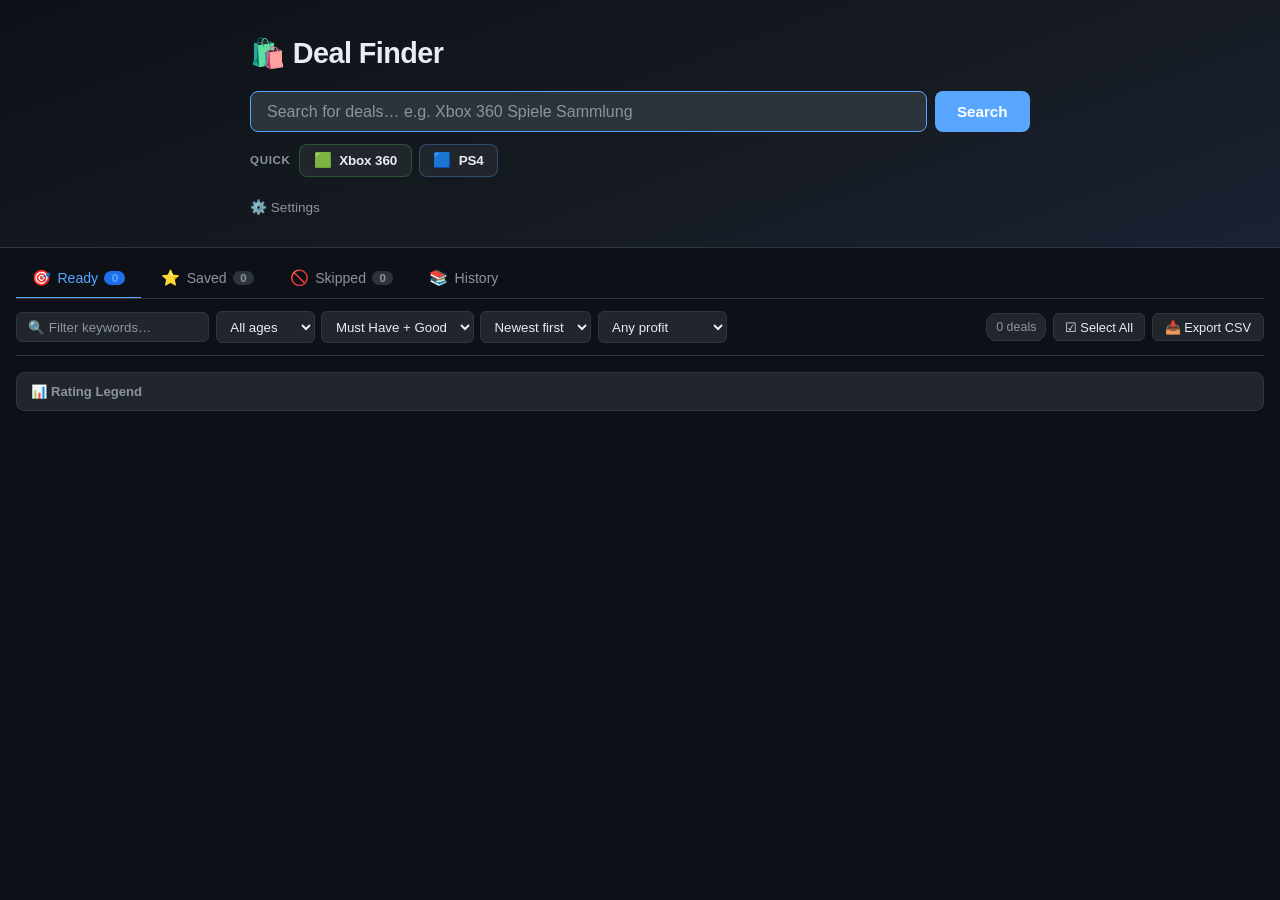
==== templates/index.html @ b1a5c4ae "Enhanced CSV + profit filter + game count badge + marketplace list + mobile fixes" ====
<!DOCTYPE html>
<html lang="en">
<head>
    <meta charset="UTF-8">
    <meta name="viewport" content="width=device-width, initial-scale=1.0">
    <title>eBay Deal Finder</title>
    <link rel="stylesheet" href="/static/style.css?v=5">
</head>
<body>
    <!-- Hero / Search bar -->
    <header class="hero">
        <div class="hero-inner">
            <h1>🛍️ Deal Finder</h1>
            <div class="search-container">
                <form id="searchForm">
                    <input type="text" id="searchQuery" placeholder="Search for deals… e.g. Xbox 360 Spiele Sammlung" autocomplete="off" required />
                    <button type="submit" id="searchBtn" class="btn-search">
                        <span class="spinner-border d-none" role="status" aria-hidden="true"></span>
                        <span class="btn-text">Search</span>
                    </button>
                </form>
                <div class="quick-searches" id="quickSearches" role="group" aria-label="Quick searches">
                    <span class="quick-searches-label">Quick</span>
                    <button type="button" class="quick-chip quick-chip--xbox" data-queries="Xbox 360 Spiele Sammlung Konvolut,Xbox 360 Spielesammlung Konvolut,Xbox 360 Spiele Konvolut">
                        <span class="quick-chip-icon" aria-hidden="true">🟩</span>
                        <span class="quick-chip-text">
                            <span class="quick-chip-title">Xbox 360</span>
                            <span class="quick-chip-sub">Spielesammlung · Konvolut</span>
                        </span>
                    </button>
                    <button type="button" class="quick-chip quick-chip--ps" data-queries="PS4 Spiele Sammlung Konvolut,PS4 Spielesammlung Konvolut,PS4 Spiele Konvolut">
                        <span class="quick-chip-icon" aria-hidden="true">🟦</span>
                        <span class="quick-chip-text">
                            <span class="quick-chip-title">PS4</span>
                            <span class="quick-chip-sub">Spielesammlung · Konvolut</span>
                        </span>
                    </button>
                </div>
            </div>
            <!-- Settings panel (collapsible) -->
            <details class="settings-details" id="settingsDetails">
                <summary class="settings-summary">⚙️ Settings</summary>
                <div class="settings-panel">
                    <div class="settings-row">
                        <button id="aiToggleBtn" class="btn-ai-toggle" aria-pressed="true" title="Toggle AI evaluation on or off">
                            <span class="ai-toggle-icon">✨</span>
                            <span class="ai-toggle-label">AI: ON</span>
                        </button>
                    </div>
                    <div class="settings-row" id="modelRow">
                        <label for="geminiModelInput" class="settings-label">🤖 Model</label>
                        <input type="text" id="geminiModelInput" class="settings-input" placeholder="e.g. gemini-2.0-flash-lite" autocomplete="off" spellcheck="false" />
                        <button id="saveModelBtn" class="btn-save-model">Save</button>
                    </div>
                    <div class="settings-row">
                        <label for="dataSourceSelect" class="settings-label">🔌 Data Source</label>
                        <select id="dataSourceSelect" class="settings-select" title="Choose between the official eBay API and legacy HTML scraping">
                            <option value="auto">Auto (API if configured, else Scraper)</option>
                            <option value="api">eBay Official API</option>
                            <option value="scraper">Legacy Scraper</option>
                        </select>
                        <span id="dataSourceStatus" class="data-source-status"></span>
                    </div>
                    <div id="modelStatus" class="model-status"></div>
                </div>
            </details>
        </div>
    </header>

    <main class="main">
        <!-- Pipeline tabs -->
        <nav class="pipeline-nav" id="pipelineNav">
            <button class="pipeline-tab active" data-pipeline="ready" id="tab-ready">
                <span class="tab-icon">🎯</span> Ready
                <span class="tab-badge" id="badge-ready">0</span>
            </button>
            <button class="pipeline-tab" data-pipeline="saved" id="tab-saved">
                <span class="tab-icon">⭐</span> Saved
                <span class="tab-badge" id="badge-saved">0</span>
            </button>
            <button class="pipeline-tab" data-pipeline="skipped" id="tab-skipped">
                <span class="tab-icon">🚫</span> Skipped
                <span class="tab-badge" id="badge-skipped">0</span>
            </button>
            <button class="pipeline-tab" data-pipeline="history" id="tab-history">
                <span class="tab-icon">📚</span> History
            </button>
        </nav>

        <!-- Active search pipeline bar (shown during search) -->
        <div id="activePipelineBar" class="active-pipeline-bar d-none">
            <div class="active-pipeline-info">
                <span class="active-pipeline-label" id="progressLabel">🔍 Searching…</span>
                <span class="active-pipeline-pct" id="progressPct">0%</span>
            </div>
            <div class="active-pipeline-track">
                <div class="active-pipeline-fill" id="progressBarFill"></div>
            </div>
            <button id="cancelSearchBtn" class="btn-cancel-search" title="Cancel search">⏹ Cancel</button>
        </div>

        <!-- Error banner -->
        <div id="errorContainer" class="alert alert-danger d-none"></div>

        <!-- AI warning banner -->
        <div id="aiWarningContainer" class="alert alert-warning d-none"></div>

        <!-- Filters bar (shown in ready/saved/skipped views) -->
        <div id="filtersBar" class="filters-bar">
            <div class="filters-left">
                <input type="text" id="keywordFilter" placeholder="🔍 Filter keywords…" class="filter-input" autocomplete="off">
                <select id="ageFilterSelect" class="filter-select" title="Hide deals older than selected number of days">
                    <option value="0">All ages</option>
                    <option value="7">≤ 7 days</option>
                    <option value="14">≤ 14 days</option>
                    <option value="30">≤ 30 days</option>
                    <option value="90">≤ 90 days</option>
                </select>
                <select id="ratingFilter" class="filter-select" title="Filter by AI rating">
                    <option value="must_have_good" selected>Must Have + Good</option>
                    <option value="">All ratings</option>
                    <option value="must have">Must Have</option>
                    <option value="good">Good</option>
                    <option value="okay">Okay</option>
                    <option value="avoid">Avoid</option>
                    <option value="garbage">Garbage</option>
                </select>
                <select id="sortOrderSelect" class="filter-select" title="Sort deals by listing date">
                    <option value="newest">Newest first</option>
                    <option value="oldest">Oldest first</option>
                </select>
                <select id="minProfitFilter" class="filter-select" title="Only show deals with minimum estimated profit">
                    <option value="0">Any profit</option>
                    <option value="10">Min €10 profit</option>
                    <option value="25">Min €25 profit</option>
                    <option value="50">Min €50 profit</option>
                    <option value="100">Min €100 profit</option>
                </select>
            </div>
            <div class="filters-right">
                <span id="dealCountBadge" class="deal-count-badge">0 deals</span>
                <span id="dataSourceBadge" class="data-source-badge d-none"></span>
                <button id="selectAllBtn" class="btn-filter-action" title="Select all visible deals">☑ Select All</button>
                <div id="batchActions" class="batch-actions d-none">
                    <span id="selectedCount" class="selected-count">0 selected</span>
                    <button id="batchSaveBtn" class="btn-batch-save">⭐ Save</button>
                    <button id="batchSkipBtn" class="btn-batch-skip">🚫 Skip</button>
                    <button id="clearSelectionBtn" class="btn-clear-selection">✕ Clear</button>
                </div>
                <button id="exportBtn" class="btn-export">📥 Export CSV</button>
            </div>
        </div>

        <!-- Rating legend -->
        <details class="rating-legend" id="ratingLegend">
            <summary class="rating-legend-summary">📊 Rating Legend</summary>
            <div class="rating-legend-body">
                <div class="rating-legend-item">
                    <span class="ai-badge badge-must-buy">Must Have</span>
                    <span class="rating-legend-desc">Amazing deal — exceptional resale profit potential.</span>
                </div>
                <div class="rating-legend-item">
                    <span class="ai-badge badge-good">Good</span>
                    <span class="rating-legend-desc">Good profits — strong flip worth acting on.</span>
                </div>
                <div class="rating-legend-item">
                    <span class="ai-badge badge-okay">Okay</span>
                    <span class="rating-legend-desc">Decent profits — worth considering.</span>
                </div>
                <div class="rating-legend-item">
                    <span class="ai-badge badge-avoid">Avoid</span>
                    <span class="rating-legend-desc">Unprofitable — not worth buying for resale.</span>
                </div>
                <div class="rating-legend-item">
                    <span class="ai-badge badge-garbage">Garbage</span>
                    <span class="rating-legend-desc">Worthless — broken, untested, empty cases, demos, or shovelware.</span>
                </div>
                <p class="rating-legend-note">Ratings combine Gemini AI analysis with deterministic anti-scam / junk rules and live eBay market data.</p>
            </div>
        </details>

        <!-- Empty state -->
        <div id="emptyState" class="empty-state d-none">
            <p>😕 No deals found. Try a different search term or adjust your filters.</p>
        </div>

        <!-- Deals grid (ready / saved / skipped views) -->
        <div id="dealsGrid" class="deals-grid"></div>

        <!-- History view -->
        <div id="historyView" class="history-view d-none">
            <div class="history-toolbar">
                <input type="text" id="historySearch" class="filter-input" placeholder="🔍 Search history…" autocomplete="off">
                <span id="historyCountBadge" class="deal-count-badge">0 searches</span>
            </div>
            <div id="historyList" class="history-list"></div>
        </div>

    </main>

    <script src="/static/app.js?v=5"></script>
</body>
</html>
---- static/style.css ----
/* eBay Deal Finder – Dark JobOps Theme */

/* ── Variables ──────────────────────────────────────────────────────────── */
:root {
    --bg:        #0d1117;
    --surface:   #161b22;
    --surface2:  #21262d;
    --surface3:  #2d333b;
    --border:    #30363d;
    --border2:   #3d444d;
    --text:      #e6edf3;
    --muted:     #8b949e;
    --accent:    #58a6ff;
    --accent-dim:#1f6feb;
    --blue-dim:  #0d2c5e;
    --green:     #3fb950;
    --green-dim: #196c2e;
    --yellow:    #e3b341;
    --yellow-dim:#7d4e00;
    --red:       #f85149;
    --red-dim:   #7d2020;
    --purple:    #bc8cff;
    --purple-dim:#553098;
    --radius:    8px;
    --radius-lg: 12px;
    --shadow:    0 4px 16px rgba(0,0,0,0.4);
}

/* ── Reset & Base ───────────────────────────────────────────────────────── */
*, *::before, *::after { box-sizing: border-box; margin: 0; padding: 0; }

html { scroll-behavior: smooth; }

body {
    font-family: -apple-system, BlinkMacSystemFont, 'Segoe UI', 'Noto Sans', Helvetica, Arial, sans-serif;
    background: var(--bg);
    color: var(--text);
    min-height: 100vh;
    font-size: 14px;
    line-height: 1.5;
}

a { color: var(--accent); text-decoration: none; }
a:hover { text-decoration: underline; }

/* ── Utility ────────────────────────────────────────────────────────────── */
.d-none { display: none !important; }

/* ── Spinner ────────────────────────────────────────────────────────────── */
.spinner-border {
    display: inline-block;
    width: 0.9rem;
    height: 0.9rem;
    border: 2px solid rgba(255,255,255,0.3);
    border-top-color: #fff;
    border-radius: 50%;
    animation: spin 0.65s linear infinite;
    vertical-align: middle;
}

@keyframes spin { to { transform: rotate(360deg); } }

/* ── Hero ───────────────────────────────────────────────────────────────── */
.hero {
    background: linear-gradient(160deg, #0d1117 0%, #161b22 60%, #1a2233 100%);
    border-bottom: 1px solid var(--border);
    padding: 2rem 1rem 1.5rem;
}

.hero-inner {
    max-width: 780px;
    margin: 0 auto;
}

.hero h1 {
    font-size: 1.8rem;
    font-weight: 700;
    color: var(--text);
    margin-bottom: 1rem;
    letter-spacing: -0.02em;
}

/* ── Search container ───────────────────────────────────────────────────── */
.search-container form {
    display: flex;
    gap: 0.5rem;
}

.search-container input {
    flex: 1;
    padding: 0.65rem 1rem;
    background: var(--surface2);
    border: 1px solid var(--border);
    border-radius: var(--radius);
    color: var(--text);
    font-size: 1rem;
    outline: none;
    transition: border-color 0.2s;
}

.search-container input:focus {
    border-color: var(--accent);
    background: var(--surface3);
}

.search-container input::placeholder { color: var(--muted); }

.btn-search {
    background: var(--accent);
    color: #fff;
    border: none;
    border-radius: var(--radius);
    padding: 0.65rem 1.4rem;
    font-size: 0.95rem;
    font-weight: 600;
    cursor: pointer;
    display: flex;
    align-items: center;
    gap: 0.4rem;
    transition: background 0.2s, opacity 0.2s;
    white-space: nowrap;
}

.btn-search:hover { background: #79b8ff; }
.btn-search:disabled { opacity: 0.55; cursor: not-allowed; }

.quick-searches {
    margin-top: 0.75rem;
    display: flex;
    flex-wrap: wrap;
    align-items: center;
    gap: 0.45rem;
}

.quick-searches-label {
    color: var(--muted);
    font-size: 0.72rem;
    font-weight: 600;
    text-transform: uppercase;
    letter-spacing: 0.06em;
    margin-right: 0.1rem;
}

.quick-chip {
    display: inline-flex;
    align-items: center;
    gap: 0.45rem;
    font-family: inherit;
    font-size: 0.82rem;
    font-weight: 600;
    padding: 0.5rem 0.85rem;
    background: var(--surface2);
    border: 1px solid var(--border);
    border-radius: var(--radius);
    color: var(--text);
    cursor: pointer;
    white-space: nowrap;
    transition: border-color 0.15s, background 0.15s, color 0.15s;
}

.quick-chip:hover {
    border-color: var(--accent);
    background: var(--surface3);
}

.quick-chip:focus-visible {
    outline: 2px solid var(--accent);
    outline-offset: 1px;
}

.quick-chip:disabled {
    opacity: 0.45;
    cursor: not-allowed;
}

.quick-chip-icon {
    font-size: 0.9rem;
    line-height: 1;
}

.quick-chip-title {
    font-size: 0.84rem;
    font-weight: 700;
    letter-spacing: -0.01em;
}

.quick-chip-sub {
    display: none;
}

.quick-chip--xbox { border-color: rgba(63, 185, 80, 0.30); }
.quick-chip--xbox:hover { border-color: var(--green); background: rgba(25, 108, 46, 0.22); }
.quick-chip--xbox:hover .quick-chip-title { color: var(--green); }

.quick-chip--ps { border-color: rgba(88, 166, 255, 0.30); }
.quick-chip--ps:hover { border-color: var(--accent); background: rgba(31, 111, 235, 0.18); }
.quick-chip--ps:hover .quick-chip-title { color: var(--accent); }

/* Game count badge */
.game-count-badge {
    display: inline-block;
    font-size: 0.72rem;
    font-weight: 600;
    color: var(--accent);
    background: var(--accent-dim);
    padding: 0.1rem 0.45rem;
    border-radius: 10px;
    margin-left: 0.35rem;
    vertical-align: middle;
    white-space: nowrap;
}

/* ── Settings details/summary ───────────────────────────────────────────── */
.settings-details {
    margin-top: 1rem;
}

.settings-summary {
    color: var(--muted);
    font-size: 0.85rem;
    cursor: pointer;
    user-select: none;
    list-style: none;
    display: inline-flex;
    align-items: center;
    gap: 0.3rem;
    padding: 0.3rem 0;
    transition: color 0.2s;
}

.settings-summary:hover { color: var(--text); }
.settings-summary::-webkit-details-marker { display: none; }

.settings-panel {
    margin-top: 0.75rem;
    background: var(--surface);
    border: 1px solid var(--border);
    border-radius: var(--radius);
    padding: 0.9rem 1rem;
    display: flex;
    flex-direction: column;
    gap: 0.6rem;
}

.settings-row {
    display: flex;
    align-items: center;
    gap: 0.5rem;
    flex-wrap: wrap;
}

.settings-label {
    color: var(--muted);
    font-size: 0.8rem;
    white-space: nowrap;
    min-width: 110px;
}

.settings-input {
    flex: 1;
    min-width: 160px;
    background: var(--surface2);
    border: 1px solid var(--border);
    border-radius: 6px;
    color: var(--text);
    padding: 0.4rem 0.7rem;
    font-size: 0.85rem;
    outline: none;
    transition: border-color 0.2s;
}

.settings-input:focus { border-color: var(--accent); }
.settings-input::placeholder { color: var(--muted); }

.settings-select {
    flex: 1;
    min-width: 200px;
    background: var(--surface2);
    border: 1px solid var(--border);
    border-radius: 6px;
    color: var(--text);
    padding: 0.4rem 0.7rem;
    font-size: 0.85rem;
    outline: none;
    cursor: pointer;
}

.settings-select:focus { border-color: var(--accent); }
.settings-select option { background: var(--surface2); }

.btn-save-model {
    background: var(--surface3);
    color: var(--text);
    border: 1px solid var(--border);
    border-radius: 6px;
    padding: 0.4rem 0.8rem;
    font-size: 0.82rem;
    cursor: pointer;
    transition: background 0.2s, border-color 0.2s;
    white-space: nowrap;
}

.btn-save-model:hover { background: var(--accent-dim); border-color: var(--accent); }
.btn-save-model:disabled { opacity: 0.5; cursor: not-allowed; }

.btn-ai-toggle {
    background: var(--green-dim);
    color: var(--green);
    border: 1px solid var(--green);
    border-radius: 6px;
    padding: 0.4rem 0.8rem;
    font-size: 0.82rem;
    cursor: pointer;
    display: flex;
    align-items: center;
    gap: 0.3rem;
    transition: background 0.2s, opacity 0.2s;
    white-space: nowrap;
}

.btn-ai-toggle[aria-pressed="false"] {
    background: var(--surface2);
    color: var(--muted);
    border-color: var(--border);
}

.btn-ai-toggle:hover { opacity: 0.85; }
.btn-ai-toggle:disabled { opacity: 0.5; cursor: not-allowed; }

.model-status {
    font-size: 0.78rem;
    color: var(--muted);
    padding: 0.1rem 0;
}

.model-status--active { color: var(--green); }
.model-status--error  { color: var(--red); }

.data-source-status {
    font-size: 0.78rem;
    color: var(--muted);
}

.data-source-status--api     { color: var(--green); }
.data-source-status--scraper { color: var(--accent); }
.data-source-status--error   { color: var(--red); }

/* ── Main ───────────────────────────────────────────────────────────────── */
.main {
    max-width: 1280px;
    margin: 0 auto;
    padding: 0 1rem 3rem;
}

/* ── Pipeline nav tabs ──────────────────────────────────────────────────── */
.pipeline-nav {
    display: flex;
    gap: 0.25rem;
    border-bottom: 1px solid var(--border);
    padding: 0.75rem 0 0;
    margin-bottom: 0;
    overflow-x: auto;
}

.pipeline-tab {
    display: flex;
    align-items: center;
    gap: 0.4rem;
    background: transparent;
    border: none;
    border-bottom: 2px solid transparent;
    color: var(--muted);
    padding: 0.55rem 1rem 0.65rem;
    font-size: 0.88rem;
    font-weight: 500;
    cursor: pointer;
    white-space: nowrap;
    transition: color 0.2s, border-color 0.2s;
    margin-bottom: -1px;
}

.pipeline-tab:hover { color: var(--text); }

.pipeline-tab.active {
    color: var(--accent);
    border-bottom-color: var(--accent);
}

.tab-icon { font-size: 0.95rem; }

.tab-badge {
    background: var(--surface3);
    color: var(--muted);
    border-radius: 10px;
    padding: 0.05rem 0.45rem;
    font-size: 0.72rem;
    font-weight: 600;
    min-width: 18px;
    text-align: center;
    transition: background 0.2s, color 0.2s;
}

.pipeline-tab.active .tab-badge {
    background: var(--accent-dim);
    color: var(--accent);
}

/* ── Active pipeline bar (progress during search) ───────────────────────── */
.active-pipeline-bar {
    background: var(--surface);
    border: 1px solid var(--border);
    border-top: none;
    border-radius: 0 0 var(--radius) var(--radius);
    padding: 0.75rem 1rem;
    display: flex;
    align-items: center;
    gap: 1rem;
    margin-bottom: 1rem;
}

.active-pipeline-info {
    display: flex;
    align-items: center;
    gap: 0.75rem;
    flex: 1;
    min-width: 0;
}

.active-pipeline-label {
    font-size: 0.85rem;
    color: var(--text);
    white-space: nowrap;
    overflow: hidden;
    text-overflow: ellipsis;
}

.active-pipeline-pct {
    font-size: 0.78rem;
    color: var(--muted);
    white-space: nowrap;
}

.active-pipeline-track {
    flex: 1;
    height: 4px;
    background: var(--surface3);
    border-radius: 2px;
    overflow: hidden;
    min-width: 80px;
    max-width: 240px;
}

.active-pipeline-fill {
    height: 100%;
    background: linear-gradient(90deg, var(--accent), var(--purple));
    border-radius: 2px;
    width: 0%;
    transition: width 0.1s linear;
}

.btn-cancel-search {
    background: var(--red-dim);
    color: var(--red);
    border: 1px solid var(--red);
    border-radius: 6px;
    padding: 0.35rem 0.75rem;
    font-size: 0.8rem;
    cursor: pointer;
    white-space: nowrap;
    transition: background 0.2s, opacity 0.2s;
}

.btn-cancel-search:hover { background: #3d1212; }

/* ── Alerts ─────────────────────────────────────────────────────────────── */
.alert {
    padding: 0.75rem 1rem;
    border-radius: var(--radius);
    margin: 0.75rem 0;
    font-size: 0.88rem;
    border: 1px solid transparent;
}

.alert-danger {
    background: #2d1216;
    color: #ffa198;
    border-color: var(--red-dim);
}

.alert-warning {
    background: #271e06;
    color: #e3b341;
    border-color: #5a3e00;
}

.alert-info {
    background: #0d1f2d;
    color: #79c0ff;
    border-color: #1f4060;
    position: relative;
    padding-right: 2.5rem;
}

.btn-dismiss-banner {
    position: absolute;
    top: 0.45rem;
    right: 0.7rem;
    background: none;
    border: none;
    color: inherit;
    cursor: pointer;
    font-size: 0.85rem;
    opacity: 0.65;
    padding: 0;
    line-height: 1;
}

.btn-dismiss-banner:hover { opacity: 1; }

.btn-retry-timeout {
    display: inline-block;
    margin-left: 0.6rem;
    padding: 0.2rem 0.6rem;
    background: rgba(255,255,255,0.15);
    border: 1px solid rgba(255,255,255,0.35);
    border-radius: 4px;
    color: inherit;
    cursor: pointer;
    font-size: 0.82rem;
    font-weight: 600;
    line-height: 1.4;
    vertical-align: middle;
    transition: background 0.15s;
}

.btn-retry-timeout:hover { background: rgba(255,255,255,0.28); }

.error-details-list {
    margin-top: 0.4rem;
    padding-left: 1.1rem;
}

.error-details-list li { margin-top: 0.25rem; }

.error-detail {
    font-family: 'SFMono-Regular', Consolas, 'Liberation Mono', Menlo, monospace;
    font-size: 0.78rem;
    white-space: pre-wrap;
    word-break: break-word;
    background: #1a0f0f;
    border-left: 3px solid var(--red);
    padding: 0.3rem 0.6rem;
    margin: 0;
    color: #ffa198;
}

/* ── Filters bar ────────────────────────────────────────────────────────── */
.filters-bar {
    display: flex;
    align-items: center;
    justify-content: space-between;
    flex-wrap: wrap;
    gap: 0.5rem;
    padding: 0.75rem 0;
    border-bottom: 1px solid var(--border);
    margin-bottom: 1rem;
}

.filters-left,
.filters-right {
    display: flex;
    align-items: center;
    gap: 0.4rem;
    flex-wrap: wrap;
}

.filter-input {
    background: var(--surface2);
    border: 1px solid var(--border);
    border-radius: 6px;
    color: var(--text);
    padding: 0.4rem 0.7rem;
    font-size: 0.83rem;
    outline: none;
    transition: border-color 0.2s;
    min-width: 140px;
}

.filter-input:focus { border-color: var(--accent); }
.filter-input::placeholder { color: var(--muted); }

.filter-select {
    background: var(--surface2);
    border: 1px solid var(--border);
    border-radius: 6px;
    color: var(--text);
    padding: 0.4rem 0.6rem;
    font-size: 0.83rem;
    outline: none;
    cursor: pointer;
}

.filter-select:focus { border-color: var(--accent); }
.filter-select option { background: var(--surface2); }

.deal-count-badge {
    font-size: 0.78rem;
    color: var(--muted);
    background: var(--surface2);
    border: 1px solid var(--border);
    border-radius: 10px;
    padding: 0.2rem 0.55rem;
    white-space: nowrap;
}

.data-source-badge {
    font-size: 0.76rem;
    padding: 0.2rem 0.55rem;
    border-radius: 10px;
    white-space: nowrap;
}

.data-source-badge--api {
    background: var(--green-dim);
    color: var(--green);
    border: 1px solid var(--green);
}

.data-source-badge--scraper {
    background: var(--accent-dim);
    color: var(--accent);
    border: 1px solid var(--accent);
}

.btn-filter-action {
    background: var(--surface2);
    color: var(--text);
    border: 1px solid var(--border);
    border-radius: 6px;
    padding: 0.35rem 0.7rem;
    font-size: 0.8rem;
    cursor: pointer;
    transition: background 0.2s, border-color 0.2s;
    white-space: nowrap;
}

.btn-filter-action:hover { background: var(--surface3); border-color: var(--border2); }

.batch-actions {
    display: flex;
    align-items: center;
    gap: 0.35rem;
    flex-wrap: wrap;
}

.selected-count {
    font-size: 0.78rem;
    color: var(--accent);
    white-space: nowrap;
}

.btn-batch-save {
    background: var(--green-dim);
    color: var(--green);
    border: 1px solid var(--green);
    border-radius: 6px;
    padding: 0.3rem 0.65rem;
    font-size: 0.78rem;
    cursor: pointer;
    white-space: nowrap;
    transition: opacity 0.2s;
}

.btn-batch-save:hover { opacity: 0.8; }

.btn-batch-skip {
    background: var(--red-dim);
    color: var(--red);
    border: 1px solid var(--red);
    border-radius: 6px;
    padding: 0.3rem 0.65rem;
    font-size: 0.78rem;
    cursor: pointer;
    white-space: nowrap;
    transition: opacity 0.2s;
}

.btn-batch-skip:hover { opacity: 0.8; }

.btn-clear-selection {
    background: var(--surface3);
    color: var(--muted);
    border: 1px solid var(--border);
    border-radius: 6px;
    padding: 0.3rem 0.6rem;
    font-size: 0.78rem;
    cursor: pointer;
    white-space: nowrap;
    transition: background 0.2s;
}

.btn-clear-selection:hover { background: var(--surface2); color: var(--text); }

.btn-export {
    background: var(--surface2);
    color: var(--text);
    border: 1px solid var(--border);
    border-radius: 6px;
    padding: 0.35rem 0.75rem;
    font-size: 0.8rem;
    cursor: pointer;
    transition: background 0.2s, border-color 0.2s;
    white-space: nowrap;
}

.btn-export:hover { background: var(--surface3); border-color: var(--accent); color: var(--accent); }

/* ── Empty state ────────────────────────────────────────────────────────── */
.empty-state {
    text-align: center;
    padding: 3rem 1rem;
    color: var(--muted);
    font-size: 1rem;
}

/* ── Deals grid ─────────────────────────────────────────────────────────── */
.deals-grid {
    display: grid;
    grid-template-columns: repeat(auto-fill, minmax(300px, 1fr));
    gap: 1rem;
}

/* ── Deal card ──────────────────────────────────────────────────────────── */
.deal-card {
    background: var(--surface);
    border: 1px solid var(--border);
    border-radius: var(--radius-lg);
    display: flex;
    flex-direction: column;
    overflow: hidden;
    transition: border-color 0.2s, box-shadow 0.2s, transform 0.15s;
    position: relative;
    cursor: pointer;
}

.deal-card:hover {
    border-color: var(--border2);
    box-shadow: var(--shadow);
}

.deal-card.selected {
    border-color: var(--accent);
    box-shadow: 0 0 0 2px rgba(88,166,255,0.25);
}

/* Checkbox overlay */
.deal-card-select {
    position: absolute;
    top: 0.55rem;
    left: 0.6rem;
    z-index: 10;
}

.deal-checkbox {
    width: 16px;
    height: 16px;
    accent-color: var(--accent);
    cursor: pointer;
    opacity: 0.7;
    transition: opacity 0.15s;
}

.deal-card:hover .deal-checkbox,
.deal-checkbox:checked { opacity: 1; }

/* Card header */
.deal-header {
    display: flex;
    align-items: flex-start;
    justify-content: space-between;
    padding: 0.7rem 0.85rem 0.4rem 2rem;
    gap: 0.5rem;
}

.deal-score {
    font-size: 1.6rem;
    font-weight: 700;
    line-height: 1;
    min-width: 2.8rem;
    letter-spacing: -0.03em;
}

.deal-header-right {
    display: flex;
    flex-direction: column;
    align-items: flex-end;
    gap: 0.3rem;
}

.deal-recommendation {
    font-size: 0.72rem;
    color: var(--muted);
    text-align: right;
}

/* Age badge */
.deal-age-badge {
    font-size: 0.7rem;
    padding: 0.15rem 0.45rem;
    border-radius: 8px;
    white-space: nowrap;
    font-weight: 500;
}

.deal-age-badge--fresh  { background: var(--green-dim);  color: var(--green); }
.deal-age-badge--recent { background: var(--yellow-dim); color: var(--yellow); }
.deal-age-badge--old    { background: var(--surface3);   color: var(--muted); }

/* Image section */
.deal-image-section {
    background: var(--surface2);
    height: 160px;
    display: flex;
    align-items: center;
    justify-content: center;
    overflow: hidden;
    border-top: 1px solid var(--border);
    border-bottom: 1px solid var(--border);
}

.deal-img {
    max-width: 100%;
    max-height: 100%;
    object-fit: contain;
    display: block;
}

.deal-img-placeholder {
    font-size: 3rem;
    opacity: 0.3;
}

.deal-img-error .deal-img { display: none; }

/* Card body */
.deal-body {
    padding: 0.7rem 0.85rem;
    flex: 1;
    display: flex;
    flex-direction: column;
    gap: 0.4rem;
}

.deal-title {
    font-size: 0.88rem;
    font-weight: 600;
    color: var(--text);
    line-height: 1.4;
    display: -webkit-box;
    -webkit-line-clamp: 2;
    -webkit-box-orient: vertical;
    overflow: hidden;
}

.deal-price {
    font-size: 1.2rem;
    font-weight: 700;
    color: var(--accent);
    letter-spacing: -0.02em;
}

/* Meta rows */
.deal-meta {
    display: flex;
    flex-direction: column;
    gap: 0.2rem;
    margin: 0.15rem 0;
}

.meta-row {
    display: flex;
    justify-content: space-between;
    align-items: baseline;
    font-size: 0.77rem;
    gap: 0.4rem;
}

.meta-label {
    color: var(--muted);
    white-space: nowrap;
}

.meta-value {
    color: var(--text);
    text-align: right;
    overflow: hidden;
    text-overflow: ellipsis;
    white-space: nowrap;
    max-width: 160px;
}

/* Image issues */
.image-issues {
    display: flex;
    flex-wrap: wrap;
    gap: 0.3rem;
    margin: 0.2rem 0;
}

.image-issue-badge {
    background: var(--yellow-dim);
    color: var(--yellow);
    border: 1px solid var(--yellow-dim);
    border-radius: 6px;
    padding: 0.15rem 0.4rem;
    font-size: 0.72rem;
}

/* AI verdict */
.ai-verdict {
    background: var(--surface2);
    border: 1px solid var(--border);
    border-radius: 8px;
    padding: 0.6rem 0.75rem;
    margin: 0.3rem 0;
    font-size: 0.8rem;
}

.ai-verdict-scam {
    border-color: var(--red);
    background: #1a0a0a;
}

.ai-verdict-error {
    border-color: var(--border);
    opacity: 0.7;
}

.ai-verdict-header {
    display: flex;
    align-items: center;
    gap: 0.5rem;
    flex-wrap: wrap;
    margin-bottom: 0.3rem;
}

.ai-badge {
    font-size: 0.72rem;
    font-weight: 700;
    padding: 0.2rem 0.5rem;
    border-radius: 6px;
    text-transform: uppercase;
    letter-spacing: 0.05em;
}

.badge-must-buy { background: var(--green-dim);   color: var(--green);  }
.badge-good     { background: var(--blue-dim);    color: var(--accent); }
.badge-okay     { background: var(--yellow-dim);  color: var(--yellow); }
.badge-fair     { background: var(--yellow-dim);  color: var(--yellow); } /* legacy alias */
.badge-avoid    { background: var(--red-dim);     color: var(--red);    }
.badge-garbage  { background: rgba(80, 40, 40, 0.55); color: #c9a0a0;  }
.badge-unknown  { background: var(--surface3);    color: var(--muted);  }

.ai-confidence { color: var(--muted); font-size: 0.75rem; }

.ai-summary {
    color: var(--text);
    font-size: 0.78rem;
    margin: 0.2rem 0;
    line-height: 1.5;
}

.ai-estimate {
    color: var(--accent);
    font-size: 0.77rem;
    margin: 0.15rem 0;
}

.ai-list {
    padding-left: 1.1rem;
    margin: 0.2rem 0;
}

.ai-list li {
    color: var(--text);
    font-size: 0.76rem;
    margin-bottom: 0.15rem;
    line-height: 1.4;
}

.ai-red-flags li { color: #ffa198; }

/* Top-3 value games highlight block (GOOD / MUST HAVE bundles) */
.ai-top-value-games {
    margin: 0.4rem 0;
    background: linear-gradient(135deg, rgba(63,185,80,0.10) 0%, rgba(63,185,80,0.04) 100%);
    border: 1px solid rgba(63,185,80,0.35);
    border-radius: 6px;
    overflow: hidden;
}

.ai-top-value-header {
    font-size: 0.73rem;
    font-weight: 700;
    color: #3fb950;
    padding: 0.28rem 0.6rem;
    background: rgba(63,185,80,0.08);
    border-bottom: 1px solid rgba(63,185,80,0.25);
    letter-spacing: 0.02em;
}

.top-value-row {
    display: flex;
    align-items: center;
    gap: 0.4rem;
    padding: 0.22rem 0.6rem;
    font-size: 0.74rem;
    border-bottom: 1px solid rgba(63,185,80,0.10);
}

.top-value-row:last-child { border-bottom: none; }

.top-value-medal {
    flex: 0 0 1.4rem;
    text-align: center;
    font-size: 0.85rem;
}

.top-value-name {
    flex: 1 1 auto;
    color: var(--accent);
    text-decoration: none;
    overflow: hidden;
    text-overflow: ellipsis;
    white-space: nowrap;
}
.top-value-name:hover { text-decoration: underline; }

.top-value-price {
    flex: 0 0 auto;
    font-weight: 700;
    color: #3fb950;
    font-variant-numeric: tabular-nums;
    white-space: nowrap;
}

.top-value-source {
    flex: 0 0 auto;
}

/* Itemized per-game resale breakdown */
.ai-itemized {
    margin: 0.4rem 0;
    background: rgba(255,255,255,0.03);
    border: 1px solid var(--border);
    border-radius: 6px;
    overflow: hidden;
}

.ai-itemized-header {
    font-size: 0.75rem;
    font-weight: 600;
    color: var(--accent);
    padding: 0.3rem 0.6rem;
    background: rgba(255,255,255,0.04);
    border-bottom: 1px solid var(--border);
}

.ai-itemized-table {
    width: 100%;
    border-collapse: collapse;
    font-size: 0.74rem;
}

.ai-itemized-table thead th {
    text-align: left;
    padding: 0.25rem 0.5rem;
    color: var(--text-muted);
    font-weight: 600;
    font-size: 0.70rem;
    text-transform: uppercase;
    letter-spacing: 0.04em;
    border-bottom: 1px solid var(--border);
}

.ai-itemized-table tbody tr:not(:last-child) td {
    border-bottom: 1px solid rgba(255,255,255,0.05);
}

.ai-itemized-table td {
    padding: 0.22rem 0.5rem;
    color: var(--text);
}

.ai-itemized-table tfoot td {
    padding: 0.22rem 0.5rem;
    border-top: 1px solid var(--border);
}

.ai-itemized-table .price-cell {
    text-align: right;
    font-variant-numeric: tabular-nums;
    white-space: nowrap;
}

.ai-itemized-table .itemized-total td { font-weight: 600; color: var(--accent); }
.ai-itemized-table .itemized-cost td  { color: var(--text-muted); font-size: 0.72rem; }
.ai-itemized-table .profit-positive td { color: #3fb950; font-weight: 700; }
.ai-itemized-table .profit-negative td { color: #f85149; font-weight: 700; }
.ai-itemized-table td a {
    color: var(--accent);
    text-decoration: none;
}
.ai-itemized-table td a:hover { text-decoration: underline; }
.ai-itemized-table .row-exceptional td { background: rgba(63,185,80,0.08); color: var(--green); font-weight: 600; }
.ai-itemized-table .row-exceptional td a { color: var(--green); }

/* Price source badges inside itemized table */
.price-source {
    display: inline-block;
    font-size: 0.68rem;
    padding: 0.1rem 0.35rem;
    border-radius: 3px;
    white-space: nowrap;
    font-weight: 500;
}

.price-source-sold   { background: rgba(63,185,80,0.18);  color: #3fb950; border: 1px solid rgba(63,185,80,0.4); }
.price-source-active { background: rgba(99,160,255,0.18); color: #63a0ff; border: 1px solid rgba(99,160,255,0.4); }
.price-source-ai     { background: rgba(255,200,80,0.15); color: #e3b341; border: 1px solid rgba(255,200,80,0.4); }
.price-source-none   { background: rgba(139,148,158,0.15); color: #8b949e; border: 1px solid rgba(139,148,158,0.4); }

/* Scam warning banner */
.scam-warning {
    background: var(--red-dim);
    border: 1px solid var(--red);
    border-radius: 6px;
    padding: 0.5rem 0.65rem;
    margin-bottom: 0.4rem;
    display: flex;
    flex-wrap: wrap;
    align-items: center;
    gap: 0.35rem;
}

.scam-warning-icon { font-size: 0.95rem; }

.scam-warning-label {
    font-size: 0.75rem;
    font-weight: 700;
    color: var(--red);
    letter-spacing: 0.05em;
}

.scam-warning-detail {
    font-size: 0.74rem;
    color: #ffa198;
    width: 100%;
    margin: 0;
    line-height: 1.4;
}

/* Score breakdown */
.scores-breakdown {
    border-top: 1px solid var(--border);
    padding-top: 0.4rem;
    margin-top: 0.3rem;
    display: flex;
    flex-direction: column;
    gap: 0.25rem;
}

.score-row {
    display: flex;
    justify-content: space-between;
    font-size: 0.72rem;
    color: var(--muted);
}

.score-bar {
    height: 3px;
    background: var(--surface3);
    border-radius: 2px;
    overflow: hidden;
}

.score-fill {
    height: 100%;
    background: linear-gradient(90deg, var(--accent-dim), var(--accent));
    border-radius: 2px;
    transition: width 0.4s ease;
}

/* Deal footer */
.deal-footer {
    padding: 0.55rem 0.85rem;
    border-top: 1px solid var(--border);
    display: flex;
    align-items: center;
    gap: 0.4rem;
    flex-wrap: wrap;
}

.btn-view {
    background: var(--accent-dim);
    color: var(--accent);
    border: 1px solid var(--accent);
    border-radius: 6px;
    padding: 0.35rem 0.75rem;
    font-size: 0.78rem;
    font-weight: 600;
    text-decoration: none;
    white-space: nowrap;
    transition: background 0.2s, opacity 0.2s;
}

.btn-view:hover { background: #1a3d6e; text-decoration: none; }

.deal-actions {
    display: flex;
    gap: 0.3rem;
    flex-wrap: wrap;
    flex: 1;
    justify-content: flex-end;
}

.btn-deal-action {
    border-radius: 6px;
    padding: 0.3rem 0.6rem;
    font-size: 0.76rem;
    cursor: pointer;
    border: 1px solid var(--border);
    white-space: nowrap;
    transition: background 0.2s, opacity 0.2s;
}

.btn-deal-action:disabled { opacity: 0.5; cursor: not-allowed; }

.btn-save {
    background: var(--surface2);
    color: var(--text);
    border-color: var(--border);
}

.btn-save:hover { background: var(--surface3); border-color: var(--border2); }

.btn-save--saved {
    background: var(--yellow-dim);
    color: var(--yellow);
    border-color: var(--yellow);
}

.btn-save--saved:hover { opacity: 0.8; }

.btn-skip {
    background: var(--surface2);
    color: var(--muted);
    border-color: var(--border);
}

.btn-skip:hover { background: var(--red-dim); color: var(--red); border-color: var(--red); }

.btn-unsave {
    background: var(--surface2);
    color: var(--muted);
    border-color: var(--border);
}

.btn-unsave:hover { background: var(--red-dim); color: var(--red); border-color: var(--red); }

.btn-restore {
    background: var(--surface2);
    color: var(--accent);
    border-color: var(--accent-dim);
}

.btn-restore:hover { background: var(--accent-dim); }

/* ── History view ───────────────────────────────────────────────────────── */
.history-view {
    padding: 0;
}

.history-toolbar {
    display: flex;
    align-items: center;
    gap: 0.5rem;
    padding: 0.75rem 0;
    border-bottom: 1px solid var(--border);
    margin-bottom: 0.75rem;
}

.history-list {
    display: flex;
    flex-direction: column;
    gap: 0.4rem;
}

.history-entry {
    background: var(--surface);
    border: 1px solid var(--border);
    border-radius: var(--radius);
    overflow: hidden;
    transition: border-color 0.2s;
}

.history-entry:hover { border-color: var(--border2); }

.history-entry-header {
    display: flex;
    align-items: center;
    gap: 0.6rem;
    padding: 0.65rem 0.9rem;
    cursor: pointer;
    user-select: none;
}

.history-entry-header:hover { background: var(--surface2); }

.history-query {
    font-size: 0.88rem;
    font-weight: 600;
    color: var(--text);
    flex: 1;
    overflow: hidden;
    text-overflow: ellipsis;
    white-space: nowrap;
}

.history-count {
    font-size: 0.76rem;
    color: var(--muted);
    background: var(--surface2);
    border: 1px solid var(--border);
    border-radius: 8px;
    padding: 0.1rem 0.4rem;
    white-space: nowrap;
}

.history-date {
    font-size: 0.74rem;
    color: var(--muted);
    white-space: nowrap;
}

.history-toggle-icon {
    font-size: 0.8rem;
    color: var(--muted);
    transition: transform 0.2s;
    display: inline-block;
}

.history-entry.expanded .history-toggle-icon {
    transform: rotate(90deg);
}

.history-entry-deals {
    border-top: 1px solid var(--border);
    padding: 0.75rem;
    background: var(--bg);
}

.history-deals-grid {
    display: grid;
    grid-template-columns: repeat(auto-fill, minmax(280px, 1fr));
    gap: 0.75rem;
}

.history-loading {
    text-align: center;
    color: var(--muted);
    font-size: 0.82rem;
    padding: 1rem;
}

.history-empty {
    text-align: center;
    color: var(--muted);
    font-size: 0.82rem;
    padding: 1rem;
}

/* ── Rating legend ───────────────────────────────────────────────────────── */
.rating-legend {
    margin: 0.75rem 0 0.25rem;
    border: 1px solid var(--border);
    border-radius: 8px;
    background: var(--surface2);
    overflow: hidden;
}

.rating-legend-summary {
    cursor: pointer;
    padding: 0.55rem 0.9rem;
    font-size: 0.82rem;
    font-weight: 600;
    color: var(--muted);
    user-select: none;
    list-style: none;
}
.rating-legend-summary::-webkit-details-marker { display: none; }
.rating-legend[open] .rating-legend-summary { color: var(--text); }

.rating-legend-body {
    padding: 0.6rem 0.9rem 0.75rem;
    display: flex;
    flex-direction: column;
    gap: 0.45rem;
}

.rating-legend-item {
    display: flex;
    align-items: baseline;
    gap: 0.6rem;
    font-size: 0.8rem;
}

.rating-legend-item .ai-badge {
    flex-shrink: 0;
    min-width: 6.5rem;
    text-align: center;
}

.rating-legend-desc {
    color: var(--text);
    line-height: 1.4;
}

.rating-legend-note {
    margin: 0.4rem 0 0;
    color: var(--muted);
    font-size: 0.75rem;
    line-height: 1.5;
}

/* ── Responsive ─────────────────────────────────────────────────────────── */
@media (max-width: 640px) {
    .hero h1    { font-size: 1.4rem; }
    .hero-inner { padding: 0; }
    .hero       { padding: 1.25rem 0.75rem 1rem; }

    .search-container input { font-size: 0.9rem; }
    .btn-search { padding: 0.6rem 1rem; font-size: 0.88rem; }

    .settings-row { flex-direction: column; align-items: flex-start; }
    .settings-label { min-width: unset; }
    .settings-input,
    .settings-select { width: 100%; }

    .filters-bar { flex-direction: column; align-items: flex-start; }
    .filters-left,
    .filters-right { width: 100%; }

    .deals-grid { grid-template-columns: 1fr; }

    .pipeline-nav { gap: 0; }
    .pipeline-tab { padding: 0.5rem 0.65rem; font-size: 0.8rem; }

    .active-pipeline-bar { flex-direction: column; align-items: flex-start; gap: 0.5rem; }
    .active-pipeline-track { width: 100%; max-width: 100%; }
    .btn-cancel-search { align-self: flex-end; }

    .deal-footer { flex-direction: column; gap: 0.5rem; }
    .deal-actions { width: 100%; justify-content: flex-end; }
    .deal-meta { font-size: 0.7rem; }
    .ai-itemized-table { font-size: 0.7rem; }
    .quick-searches { grid-template-columns: 1fr; }

    .batch-actions { flex-wrap: wrap; }
    .filters-left { flex-wrap: wrap; }
    .filter-select { min-width: 6rem; }
}
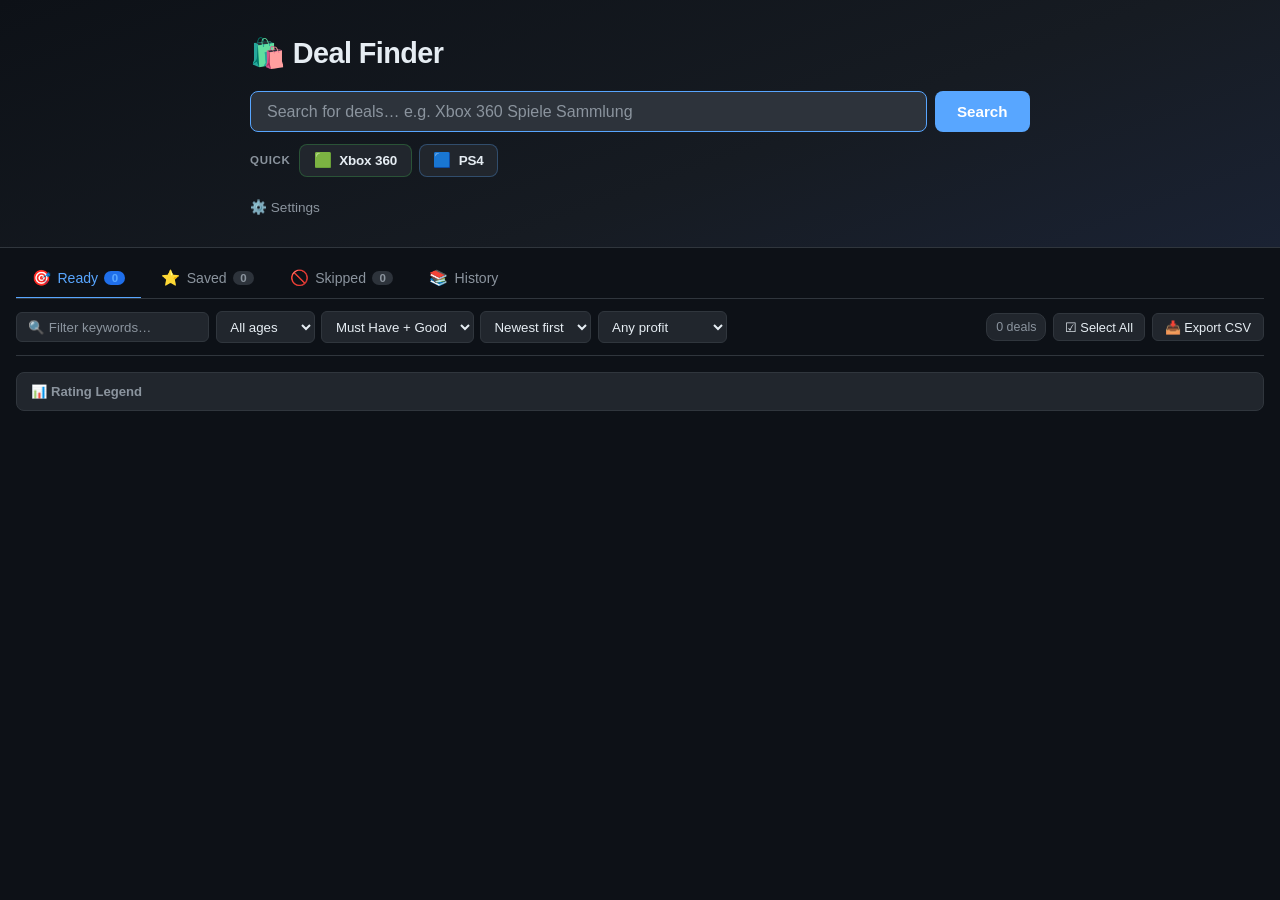
==== commit a9bacb18: "Remove OpenRouter/AI-backend provider, revert to Gemini-only" ====
(no text change in the page or its own stylesheets)
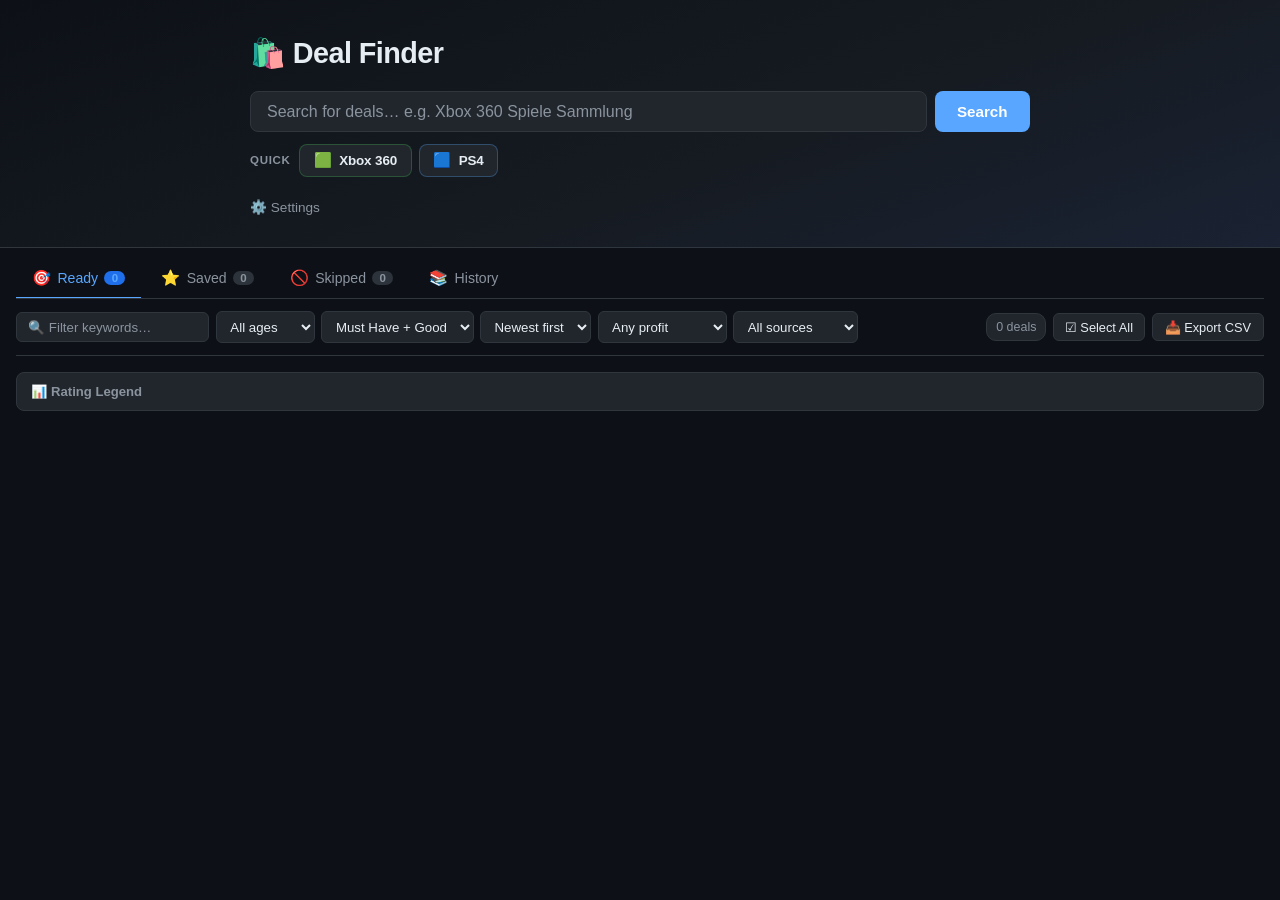
==== commit 577c6851: "Add Kleinanzeigen source labels + filter, fix Germany filter for KA" ====
--- a/templates/index.html
+++ b/templates/index.html
@@ -136,6 +136,11 @@
                     <option value="50">Min €50 profit</option>
                     <option value="100">Min €100 profit</option>
                 </select>
+                <select id="sourceFilter" class="filter-select" title="Filter by source platform">
+                    <option value="">All sources</option>
+                    <option value="ebay">eBay</option>
+                    <option value="kleinanzeigen">Kleinanzeigen</option>
+                </select>
             </div>
             <div class="filters-right">
                 <span id="dealCountBadge" class="deal-count-badge">0 deals</span>
--- a/static/style.css
+++ b/static/style.css
@@ -210,6 +210,24 @@
     white-space: nowrap;
 }
 
+.source-badge {
+    display: inline-block;
+    font-size: 0.65rem;
+    font-weight: 700;
+    padding: 0.1rem 0.35rem;
+    border-radius: 4px;
+    margin-right: 0.3rem;
+    vertical-align: middle;
+    text-transform: uppercase;
+    letter-spacing: 0.03em;
+}
+
+.source-badge--kdx {
+    background: rgba(255, 165, 0, 0.15);
+    color: #ffa500;
+    border: 1px solid rgba(255, 165, 0, 0.3);
+}
+
 /* ── Settings details/summary ───────────────────────────────────────────── */
 .settings-details {
     margin-top: 1rem;
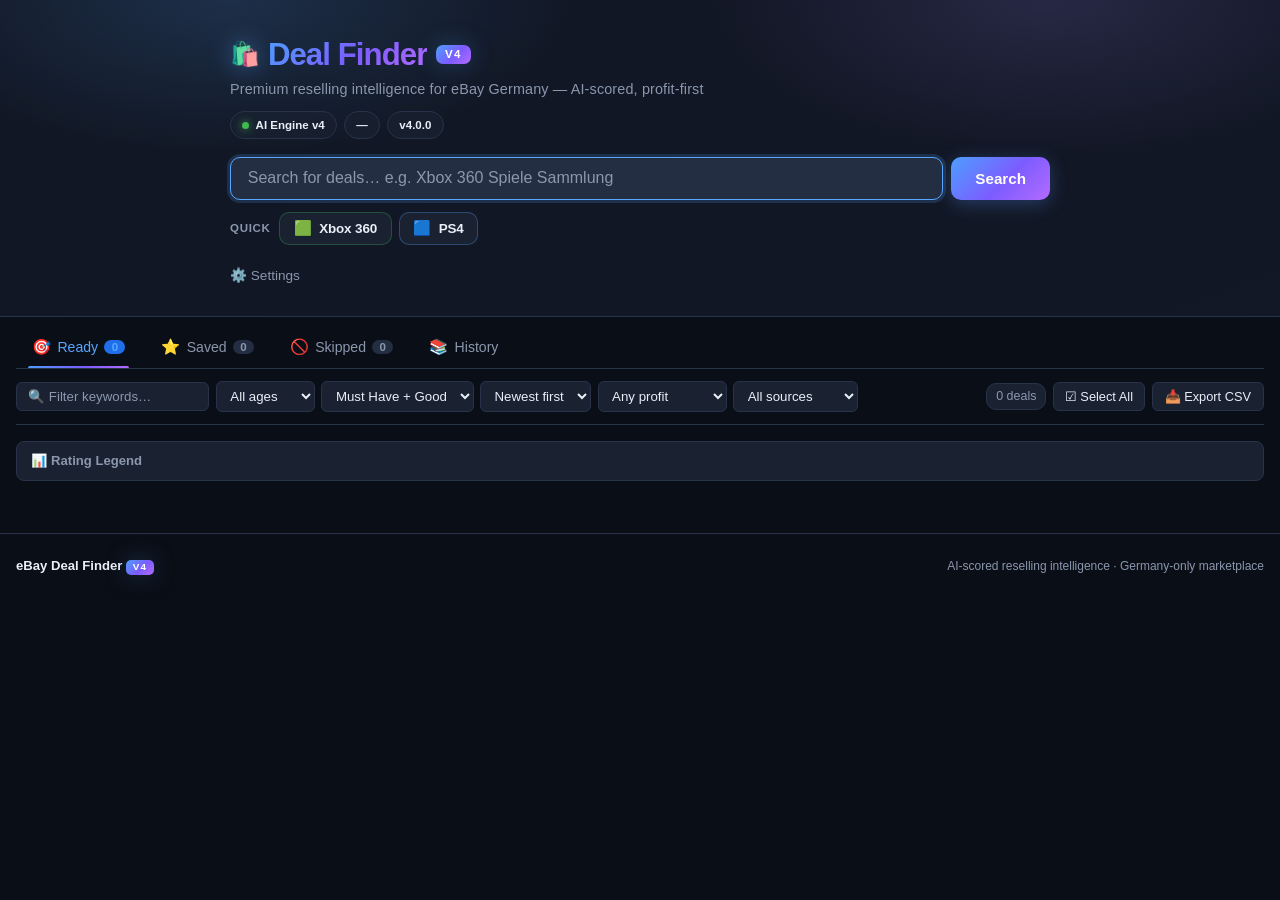
==== commit b6359594: "Upgrade to v4: premium UI, search insights, version endpoints" ====
--- a/templates/index.html
+++ b/templates/index.html
@@ -3,14 +3,25 @@
 <head>
     <meta charset="UTF-8">
     <meta name="viewport" content="width=device-width, initial-scale=1.0">
-    <title>eBay Deal Finder</title>
-    <link rel="stylesheet" href="/static/style.css?v=5">
+    <title>eBay Deal Finder v4</title>
+    <link rel="stylesheet" href="/static/style.css?v=7">
 </head>
 <body>
     <!-- Hero / Search bar -->
     <header class="hero">
+        <div class="hero-glow" aria-hidden="true"></div>
         <div class="hero-inner">
-            <h1>🛍️ Deal Finder</h1>
+            <div class="hero-brand">
+                <h1><span class="brand-mark" aria-hidden="true">🛍️</span><span class="brand-name">Deal Finder</span><span class="version-badge">V4</span></h1>
+                <p class="hero-tagline">Premium reselling intelligence for eBay Germany — AI-scored, profit-first</p>
+                <div class="hero-status">
+                    <span class="hero-chip" id="aiEngineChip" title="AI assessment engine">
+                        <span class="hero-chip-dot"></span><span class="hero-chip-label">AI Engine v4</span>
+                    </span>
+                    <span class="hero-chip" id="heroModelChip" title="Active AI model">—</span>
+                    <span class="hero-chip" id="heroVersionChip" title="App version">v4.0.0</span>
+                </div>
+            </div>
             <div class="search-container">
                 <form id="searchForm">
                     <input type="text" id="searchQuery" placeholder="Search for deals… e.g. Xbox 360 Spiele Sammlung" autocomplete="off" required />
@@ -49,7 +60,7 @@
                     </div>
                     <div class="settings-row" id="modelRow">
                         <label for="geminiModelInput" class="settings-label">🤖 Model</label>
-                        <input type="text" id="geminiModelInput" class="settings-input" placeholder="e.g. gemini-2.0-flash-lite" autocomplete="off" spellcheck="false" />
+                        <input type="text" id="geminiModelInput" class="settings-input" placeholder="e.g. gemini-3.5-flash-lite" autocomplete="off" spellcheck="false" />
                         <button id="saveModelBtn" class="btn-save-model">Save</button>
                     </div>
                     <div class="settings-row">
@@ -105,6 +116,34 @@
         <!-- AI warning banner -->
         <div id="aiWarningContainer" class="alert alert-warning d-none"></div>
 
+        <!-- Premium v4 search insights strip (shown after each search) -->
+        <div id="insightsBar" class="insights-bar d-none" aria-label="Search insights">
+            <div class="insight-stat">
+                <span class="insight-value" id="insightTotal">0</span>
+                <span class="insight-label">Deals found</span>
+            </div>
+            <div class="insight-stat">
+                <span class="insight-value insight-value--accent" id="insightAssessed">0</span>
+                <span class="insight-label">AI assessed</span>
+            </div>
+            <div class="insight-stat">
+                <span class="insight-value insight-value--gold" id="insightMustHave">0</span>
+                <span class="insight-label">Must Have</span>
+            </div>
+            <div class="insight-stat">
+                <span class="insight-value insight-value--good" id="insightGood">0</span>
+                <span class="insight-label">Good</span>
+            </div>
+            <div class="insight-stat insight-stat--profit">
+                <span class="insight-value insight-value--profit" id="insightProfit">€0</span>
+                <span class="insight-label">Est. gross profit</span>
+            </div>
+            <div class="insight-stat insight-stat--engine">
+                <span class="insight-value insight-value--engine" id="insightEngine">AI v4</span>
+                <span class="insight-label">Engine</span>
+            </div>
+        </div>
+
         <!-- Filters bar (shown in ready/saved/skipped views) -->
         <div id="filtersBar" class="filters-bar">
             <div class="filters-left">
@@ -180,7 +219,7 @@
                     <span class="ai-badge badge-garbage">Garbage</span>
                     <span class="rating-legend-desc">Worthless — broken, untested, empty cases, demos, or shovelware.</span>
                 </div>
-                <p class="rating-legend-note">Ratings combine Gemini AI analysis with deterministic anti-scam / junk rules and live eBay market data.</p>
+                <p class="rating-legend-note">Ratings combine V4 AI analysis with deterministic anti-scam / junk rules and live eBay market data.</p>
             </div>
         </details>
 
@@ -203,6 +242,11 @@
 
     </main>
 
-    <script src="/static/app.js?v=5"></script>
+    <footer class="app-footer">
+        <span>eBay Deal Finder <span class="version-badge version-badge--sm">V4</span></span>
+        <span class="app-footer-muted">AI-scored reselling intelligence · Germany-only marketplace</span>
+    </footer>
+
+    <script src="/static/app.js?v=7"></script>
 </body>
 </html>
--- a/static/style.css
+++ b/static/style.css
@@ -1,15 +1,15 @@
-/* eBay Deal Finder – Dark JobOps Theme */
+/* eBay Deal Finder v4 – Premium Dark Theme */
 
 /* ── Variables ──────────────────────────────────────────────────────────── */
 :root {
-    --bg:        #0d1117;
-    --surface:   #161b22;
-    --surface2:  #21262d;
-    --surface3:  #2d333b;
-    --border:    #30363d;
-    --border2:   #3d444d;
-    --text:      #e6edf3;
-    --muted:     #8b949e;
+    --bg:        #0a0e16;
+    --surface:   #121826;
+    --surface2:  #1a2232;
+    --surface3:  #242e42;
+    --border:    #28334a;
+    --border2:   #38445f;
+    --text:      #e9eef7;
+    --muted:     #8b97ad;
     --accent:    #58a6ff;
     --accent-dim:#1f6feb;
     --blue-dim:  #0d2c5e;
@@ -19,11 +19,17 @@
     --yellow-dim:#7d4e00;
     --red:       #f85149;
     --red-dim:   #7d2020;
-    --purple:    #bc8cff;
+    --purple:    #a78bfa;
     --purple-dim:#553098;
-    --radius:    8px;
-    --radius-lg: 12px;
-    --shadow:    0 4px 16px rgba(0,0,0,0.4);
+    --gold:      #f0c65c;
+    --grad-accent: linear-gradient(135deg, #4d9fff 0%, #7c5cff 55%, #b46bff 100%);
+    --grad-gold:   linear-gradient(135deg, #ffd76e 0%, #f0a24a 100%);
+    --grad-profit: linear-gradient(135deg, #4ade80 0%, #22c55e 100%);
+    --radius:    10px;
+    --radius-lg: 14px;
+    --shadow:    0 4px 16px rgba(0,0,0,0.45);
+    --shadow-lg: 0 10px 34px rgba(0,0,0,0.55);
+    --glow-accent: 0 0 24px rgba(88, 166, 255, 0.25);
 }
 
 /* ── Reset & Base ───────────────────────────────────────────────────────── */
@@ -33,7 +39,10 @@
 
 body {
     font-family: -apple-system, BlinkMacSystemFont, 'Segoe UI', 'Noto Sans', Helvetica, Arial, sans-serif;
-    background: var(--bg);
+    background:
+        radial-gradient(1100px 420px at 12% -8%, rgba(88, 166, 255, 0.10), transparent 60%),
+        radial-gradient(900px 380px at 88% -6%, rgba(124, 92, 255, 0.12), transparent 60%),
+        var(--bg);
     color: var(--text);
     min-height: 100vh;
     font-size: 14px;
@@ -42,6 +51,18 @@
 
 a { color: var(--accent); text-decoration: none; }
 a:hover { text-decoration: underline; }
+
+/* ── Premium scrollbar ──────────────────────────────────────────────────── */
+::-webkit-scrollbar { width: 10px; height: 10px; }
+::-webkit-scrollbar-track { background: var(--bg); }
+::-webkit-scrollbar-thumb {
+    background: var(--border2);
+    border-radius: 6px;
+    border: 2px solid var(--bg);
+}
+::-webkit-scrollbar-thumb:hover { background: var(--accent-dim); }
+
+::selection { background: rgba(88, 166, 255, 0.35); }
 
 /* ── Utility ────────────────────────────────────────────────────────────── */
 .d-none { display: none !important; }
@@ -62,22 +83,127 @@
 
 /* ── Hero ───────────────────────────────────────────────────────────────── */
 .hero {
-    background: linear-gradient(160deg, #0d1117 0%, #161b22 60%, #1a2233 100%);
+    position: relative;
+    background:
+        linear-gradient(160deg, rgba(18, 24, 38, 0.85) 0%, rgba(18, 24, 38, 0.95) 100%);
     border-bottom: 1px solid var(--border);
-    padding: 2rem 1rem 1.5rem;
+    padding: 2.25rem 1rem 1.6rem;
+    overflow: hidden;
+}
+
+.hero-glow {
+    position: absolute;
+    inset: 0;
+    pointer-events: none;
+    background:
+        radial-gradient(520px 240px at 18% 0%, rgba(88, 166, 255, 0.16), transparent 65%),
+        radial-gradient(520px 240px at 82% 0%, rgba(167, 139, 250, 0.14), transparent 65%);
 }
 
 .hero-inner {
-    max-width: 780px;
+    position: relative;
+    max-width: 820px;
     margin: 0 auto;
 }
 
+.hero-brand { margin-bottom: 1.1rem; }
+
 .hero h1 {
-    font-size: 1.8rem;
-    font-weight: 700;
-    color: var(--text);
-    margin-bottom: 1rem;
-    letter-spacing: -0.02em;
+    display: flex;
+    align-items: center;
+    gap: 0.55rem;
+    font-size: 1.95rem;
+    font-weight: 800;
+    color: var(--text);
+    letter-spacing: -0.03em;
+    line-height: 1.2;
+}
+
+.brand-mark {
+    font-size: 1.5rem;
+    filter: drop-shadow(0 0 12px rgba(88, 166, 255, 0.45));
+}
+
+.brand-name {
+    background: var(--grad-accent);
+    -webkit-background-clip: text;
+    background-clip: text;
+    color: transparent;
+}
+
+.version-badge {
+    display: inline-flex;
+    align-items: center;
+    font-size: 0.72rem;
+    font-weight: 800;
+    letter-spacing: 0.12em;
+    color: #fff;
+    background: var(--grad-accent);
+    border-radius: 7px;
+    padding: 0.22rem 0.55rem;
+    line-height: 1;
+    box-shadow: var(--glow-accent);
+    white-space: nowrap;
+    position: relative;
+    overflow: hidden;
+}
+
+.version-badge::after {
+    content: '';
+    position: absolute;
+    inset: 0;
+    background: linear-gradient(115deg, transparent 30%, rgba(255,255,255,0.45) 50%, transparent 70%);
+    transform: translateX(-120%);
+    animation: badge-shine 3.6s ease-in-out infinite;
+}
+
+.version-badge--sm { font-size: 0.62rem; padding: 0.16rem 0.42rem; border-radius: 5px; }
+
+@keyframes badge-shine {
+    0%, 55% { transform: translateX(-120%); }
+    85%, 100% { transform: translateX(120%); }
+}
+
+.hero-tagline {
+    margin-top: 0.35rem;
+    color: var(--muted);
+    font-size: 0.9rem;
+    letter-spacing: 0.01em;
+}
+
+.hero-status {
+    margin-top: 0.65rem;
+    display: flex;
+    flex-wrap: wrap;
+    gap: 0.45rem;
+}
+
+.hero-chip {
+    display: inline-flex;
+    align-items: center;
+    gap: 0.4rem;
+    font-size: 0.72rem;
+    font-weight: 600;
+    color: var(--text);
+    background: rgba(26, 34, 50, 0.75);
+    border: 1px solid var(--border);
+    border-radius: 999px;
+    padding: 0.28rem 0.7rem;
+    backdrop-filter: blur(6px);
+    white-space: nowrap;
+}
+
+.hero-chip-dot {
+    width: 7px;
+    height: 7px;
+    border-radius: 50%;
+    background: var(--green);
+    box-shadow: 0 0 8px rgba(63, 185, 80, 0.9);
+}
+
+.hero-chip.is-off .hero-chip-dot {
+    background: var(--muted);
+    box-shadow: none;
 }
 
 /* ── Search container ───────────────────────────────────────────────────── */
@@ -88,41 +214,49 @@
 
 .search-container input {
     flex: 1;
-    padding: 0.65rem 1rem;
-    background: var(--surface2);
+    padding: 0.72rem 1.05rem;
+    background: rgba(26, 34, 50, 0.8);
     border: 1px solid var(--border);
     border-radius: var(--radius);
     color: var(--text);
     font-size: 1rem;
     outline: none;
-    transition: border-color 0.2s;
+    transition: border-color 0.2s, background 0.2s, box-shadow 0.2s;
+    backdrop-filter: blur(6px);
 }
 
 .search-container input:focus {
     border-color: var(--accent);
     background: var(--surface3);
+    box-shadow: 0 0 0 3px rgba(88, 166, 255, 0.18);
 }
 
 .search-container input::placeholder { color: var(--muted); }
 
 .btn-search {
-    background: var(--accent);
+    background: var(--grad-accent);
     color: #fff;
     border: none;
     border-radius: var(--radius);
-    padding: 0.65rem 1.4rem;
+    padding: 0.72rem 1.5rem;
     font-size: 0.95rem;
-    font-weight: 600;
+    font-weight: 700;
     cursor: pointer;
     display: flex;
     align-items: center;
     gap: 0.4rem;
-    transition: background 0.2s, opacity 0.2s;
-    white-space: nowrap;
-}
-
-.btn-search:hover { background: #79b8ff; }
-.btn-search:disabled { opacity: 0.55; cursor: not-allowed; }
+    transition: transform 0.15s, box-shadow 0.2s, opacity 0.2s, filter 0.2s;
+    white-space: nowrap;
+    box-shadow: 0 4px 18px rgba(88, 142, 255, 0.30);
+}
+
+.btn-search:hover {
+    filter: brightness(1.12);
+    box-shadow: 0 6px 26px rgba(88, 142, 255, 0.45);
+    transform: translateY(-1px);
+}
+.btn-search:active { transform: translateY(0); }
+.btn-search:disabled { opacity: 0.55; cursor: not-allowed; box-shadow: none; }
 
 .quick-searches {
     margin-top: 0.75rem;
@@ -228,6 +362,12 @@
     border: 1px solid rgba(255, 165, 0, 0.3);
 }
 
+.source-badge--auction {
+    background: rgba(255, 215, 0, 0.15);
+    color: #ffd700;
+    border: 1px solid rgba(255, 215, 0, 0.3);
+}
+
 /* ── Settings details/summary ───────────────────────────────────────────── */
 .settings-details {
     margin-top: 1rem;
@@ -401,8 +541,21 @@
 
 .pipeline-tab.active {
     color: var(--accent);
-    border-bottom-color: var(--accent);
-}
+    border-bottom-color: transparent;
+}
+
+.pipeline-tab.active::after {
+    content: '';
+    position: absolute;
+    left: 0.75rem;
+    right: 0.75rem;
+    bottom: -1px;
+    height: 2px;
+    background: var(--grad-accent);
+    border-radius: 2px 2px 0 0;
+}
+
+.pipeline-tab { position: relative; }
 
 .tab-icon { font-size: 0.95rem; }
 
@@ -572,6 +725,92 @@
     color: #ffa198;
 }
 
+/* ── Premium v4 insights strip ──────────────────────────────────────────── */
+.insights-bar {
+    display: flex;
+    flex-wrap: wrap;
+    gap: 0.6rem;
+    margin: 0.85rem 0;
+    padding: 0.85rem 1rem;
+    background:
+        linear-gradient(120deg, rgba(26, 34, 50, 0.9) 0%, rgba(26, 34, 50, 0.7) 100%);
+    border: 1px solid var(--border);
+    border-radius: var(--radius-lg);
+    box-shadow: var(--shadow);
+    animation: insights-in 0.35s ease both;
+    backdrop-filter: blur(8px);
+}
+
+@keyframes insights-in {
+    from { opacity: 0; transform: translateY(-6px); }
+    to   { opacity: 1; transform: translateY(0); }
+}
+
+.insight-stat {
+    flex: 1 1 auto;
+    min-width: 92px;
+    display: flex;
+    flex-direction: column;
+    gap: 0.1rem;
+    padding: 0.35rem 0.8rem;
+    border-left: 1px solid var(--border);
+    white-space: nowrap;
+}
+
+.insight-stat:first-child { border-left: none; }
+
+.insight-value {
+    font-size: 1.3rem;
+    font-weight: 800;
+    letter-spacing: -0.02em;
+    line-height: 1.15;
+    font-variant-numeric: tabular-nums;
+}
+
+.insight-value--accent  { background: var(--grad-accent);  -webkit-background-clip: text; background-clip: text; color: transparent; }
+.insight-value--gold    { background: var(--grad-gold);    -webkit-background-clip: text; background-clip: text; color: transparent; }
+.insight-value--good    { color: var(--green); }
+.insight-value--profit  { background: var(--grad-profit);  -webkit-background-clip: text; background-clip: text; color: transparent; }
+.insight-value--engine  { color: var(--purple); }
+
+.insight-stat--profit {
+    background: linear-gradient(120deg, rgba(34, 197, 94, 0.08), transparent);
+    border-left: none;
+    border-radius: var(--radius);
+}
+
+.insight-stat--engine {
+    border-left: none;
+    border-radius: var(--radius);
+    background: linear-gradient(120deg, rgba(167, 139, 250, 0.10), transparent);
+}
+
+.insight-label {
+    font-size: 0.68rem;
+    font-weight: 700;
+    text-transform: uppercase;
+    letter-spacing: 0.07em;
+    color: var(--muted);
+}
+
+/* ── Footer ─────────────────────────────────────────────────────────────── */
+.app-footer {
+    max-width: 1280px;
+    margin: 0 auto;
+    padding: 1.4rem 1rem 2rem;
+    display: flex;
+    flex-wrap: wrap;
+    align-items: center;
+    justify-content: space-between;
+    gap: 0.5rem;
+    border-top: 1px solid var(--border);
+    color: var(--text);
+    font-size: 0.82rem;
+    font-weight: 600;
+}
+
+.app-footer-muted { color: var(--muted); font-size: 0.75rem; font-weight: 400; }
+
 /* ── Filters bar ────────────────────────────────────────────────────────── */
 .filters-bar {
     display: flex;
@@ -756,19 +995,40 @@
     display: flex;
     flex-direction: column;
     overflow: hidden;
-    transition: border-color 0.2s, box-shadow 0.2s, transform 0.15s;
+    transition: border-color 0.2s, box-shadow 0.25s, transform 0.2s;
     position: relative;
     cursor: pointer;
+    animation: card-in 0.4s cubic-bezier(0.22, 0.8, 0.36, 1) both;
+}
+
+@keyframes card-in {
+    from { opacity: 0; transform: translateY(10px) scale(0.985); }
+    to   { opacity: 1; transform: translateY(0) scale(1); }
+}
+
+.deal-card::before {
+    content: '';
+    position: absolute;
+    top: 0;
+    left: 0;
+    right: 0;
+    height: 2px;
+    background: var(--grad-accent);
+    opacity: 0;
+    transition: opacity 0.25s;
 }
 
 .deal-card:hover {
     border-color: var(--border2);
-    box-shadow: var(--shadow);
-}
+    box-shadow: var(--shadow-lg);
+    transform: translateY(-3px);
+}
+
+.deal-card:hover::before { opacity: 1; }
 
 .deal-card.selected {
     border-color: var(--accent);
-    box-shadow: 0 0 0 2px rgba(88,166,255,0.25);
+    box-shadow: 0 0 0 2px rgba(88,166,255,0.25), var(--shadow-lg);
 }
 
 /* Checkbox overlay */
@@ -971,7 +1231,11 @@
     letter-spacing: 0.05em;
 }
 
-.badge-must-buy { background: var(--green-dim);   color: var(--green);  }
+.badge-must-buy {
+    background: linear-gradient(120deg, rgba(240, 198, 92, 0.18), rgba(240, 162, 74, 0.12));
+    color: var(--gold);
+    box-shadow: inset 0 0 0 1px rgba(240, 198, 92, 0.35);
+}
 .badge-good     { background: var(--blue-dim);    color: var(--accent); }
 .badge-okay     { background: var(--yellow-dim);  color: var(--yellow); }
 .badge-fair     { background: var(--yellow-dim);  color: var(--yellow); } /* legacy alias */
@@ -1453,12 +1717,13 @@
 
 /* ── Responsive ─────────────────────────────────────────────────────────── */
 @media (max-width: 640px) {
-    .hero h1    { font-size: 1.4rem; }
+    .hero h1    { font-size: 1.55rem; }
     .hero-inner { padding: 0; }
-    .hero       { padding: 1.25rem 0.75rem 1rem; }
+    .hero       { padding: 1.4rem 0.75rem 1.1rem; }
+    .hero-tagline { font-size: 0.82rem; }
 
     .search-container input { font-size: 0.9rem; }
-    .btn-search { padding: 0.6rem 1rem; font-size: 0.88rem; }
+    .btn-search { padding: 0.68rem 1.05rem; font-size: 0.88rem; }
 
     .settings-row { flex-direction: column; align-items: flex-start; }
     .settings-label { min-width: unset; }
@@ -1487,4 +1752,9 @@
     .batch-actions { flex-wrap: wrap; }
     .filters-left { flex-wrap: wrap; }
     .filter-select { min-width: 6rem; }
-}
+
+    .insights-bar { gap: 0.4rem; padding: 0.7rem 0.7rem; }
+    .insight-stat { min-width: 40%; border-left: none; }
+    .insight-value { font-size: 1.15rem; }
+    .app-footer { flex-direction: column; align-items: flex-start; }
+}
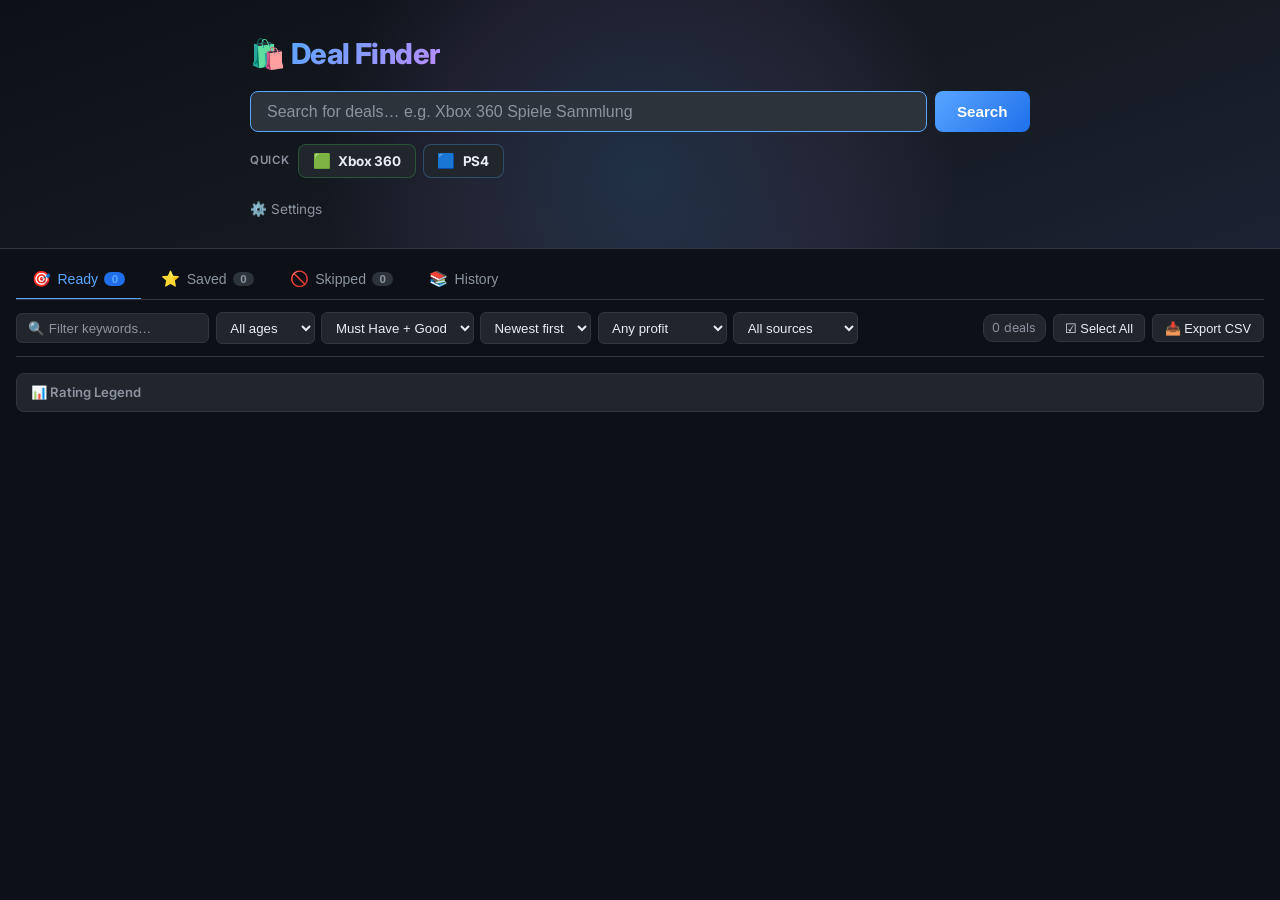
==== commit 0d99e090: "Modernize: fix Gemini 3 image support + refresh UI Technical: - Remove the stale "gemini-3*-lite = t" ====
--- a/templates/index.html
+++ b/templates/index.html
@@ -3,25 +3,14 @@
 <head>
     <meta charset="UTF-8">
     <meta name="viewport" content="width=device-width, initial-scale=1.0">
-    <title>eBay Deal Finder v4</title>
-    <link rel="stylesheet" href="/static/style.css?v=7">
+    <title>eBay Deal Finder</title>
+    <link rel="stylesheet" href="/static/style.css?v=6">
 </head>
 <body>
     <!-- Hero / Search bar -->
     <header class="hero">
-        <div class="hero-glow" aria-hidden="true"></div>
         <div class="hero-inner">
-            <div class="hero-brand">
-                <h1><span class="brand-mark" aria-hidden="true">🛍️</span><span class="brand-name">Deal Finder</span><span class="version-badge">V4</span></h1>
-                <p class="hero-tagline">Premium reselling intelligence for eBay Germany — AI-scored, profit-first</p>
-                <div class="hero-status">
-                    <span class="hero-chip" id="aiEngineChip" title="AI assessment engine">
-                        <span class="hero-chip-dot"></span><span class="hero-chip-label">AI Engine v4</span>
-                    </span>
-                    <span class="hero-chip" id="heroModelChip" title="Active AI model">—</span>
-                    <span class="hero-chip" id="heroVersionChip" title="App version">v4.0.0</span>
-                </div>
-            </div>
+            <h1>🛍️ <span class="gradient-text">Deal Finder</span></h1>
             <div class="search-container">
                 <form id="searchForm">
                     <input type="text" id="searchQuery" placeholder="Search for deals… e.g. Xbox 360 Spiele Sammlung" autocomplete="off" required />
@@ -60,7 +49,7 @@
                     </div>
                     <div class="settings-row" id="modelRow">
                         <label for="geminiModelInput" class="settings-label">🤖 Model</label>
-                        <input type="text" id="geminiModelInput" class="settings-input" placeholder="e.g. gemini-3.5-flash-lite" autocomplete="off" spellcheck="false" />
+                        <input type="text" id="geminiModelInput" class="settings-input" placeholder="e.g. gemini-2.0-flash-lite" autocomplete="off" spellcheck="false" />
                         <button id="saveModelBtn" class="btn-save-model">Save</button>
                     </div>
                     <div class="settings-row">
@@ -116,34 +105,6 @@
         <!-- AI warning banner -->
         <div id="aiWarningContainer" class="alert alert-warning d-none"></div>
 
-        <!-- Premium v4 search insights strip (shown after each search) -->
-        <div id="insightsBar" class="insights-bar d-none" aria-label="Search insights">
-            <div class="insight-stat">
-                <span class="insight-value" id="insightTotal">0</span>
-                <span class="insight-label">Deals found</span>
-            </div>
-            <div class="insight-stat">
-                <span class="insight-value insight-value--accent" id="insightAssessed">0</span>
-                <span class="insight-label">AI assessed</span>
-            </div>
-            <div class="insight-stat">
-                <span class="insight-value insight-value--gold" id="insightMustHave">0</span>
-                <span class="insight-label">Must Have</span>
-            </div>
-            <div class="insight-stat">
-                <span class="insight-value insight-value--good" id="insightGood">0</span>
-                <span class="insight-label">Good</span>
-            </div>
-            <div class="insight-stat insight-stat--profit">
-                <span class="insight-value insight-value--profit" id="insightProfit">€0</span>
-                <span class="insight-label">Est. gross profit</span>
-            </div>
-            <div class="insight-stat insight-stat--engine">
-                <span class="insight-value insight-value--engine" id="insightEngine">AI v4</span>
-                <span class="insight-label">Engine</span>
-            </div>
-        </div>
-
         <!-- Filters bar (shown in ready/saved/skipped views) -->
         <div id="filtersBar" class="filters-bar">
             <div class="filters-left">
@@ -219,7 +180,7 @@
                     <span class="ai-badge badge-garbage">Garbage</span>
                     <span class="rating-legend-desc">Worthless — broken, untested, empty cases, demos, or shovelware.</span>
                 </div>
-                <p class="rating-legend-note">Ratings combine V4 AI analysis with deterministic anti-scam / junk rules and live eBay market data.</p>
+                <p class="rating-legend-note">Ratings combine Gemini AI analysis with deterministic anti-scam / junk rules and live eBay market data.</p>
             </div>
         </details>
 
@@ -242,11 +203,6 @@
 
     </main>
 
-    <footer class="app-footer">
-        <span>eBay Deal Finder <span class="version-badge version-badge--sm">V4</span></span>
-        <span class="app-footer-muted">AI-scored reselling intelligence · Germany-only marketplace</span>
-    </footer>
-
-    <script src="/static/app.js?v=7"></script>
+    <script src="/static/app.js?v=6"></script>
 </body>
 </html>
--- a/static/style.css
+++ b/static/style.css
@@ -1,15 +1,17 @@
-/* eBay Deal Finder v4 – Premium Dark Theme */
+/* eBay Deal Finder – Dark JobOps Theme */
+
+@import url('https://fonts.googleapis.com/css2?family=Inter:wght@400;500;600;700;800&family=JetBrains+Mono:wght@500&display=swap');
 
 /* ── Variables ──────────────────────────────────────────────────────────── */
 :root {
-    --bg:        #0a0e16;
-    --surface:   #121826;
-    --surface2:  #1a2232;
-    --surface3:  #242e42;
-    --border:    #28334a;
-    --border2:   #38445f;
-    --text:      #e9eef7;
-    --muted:     #8b97ad;
+    --bg:        #0d1117;
+    --surface:   #161b22;
+    --surface2:  #21262d;
+    --surface3:  #2d333b;
+    --border:    #30363d;
+    --border2:   #3d444d;
+    --text:      #e6edf3;
+    --muted:     #8b949e;
     --accent:    #58a6ff;
     --accent-dim:#1f6feb;
     --blue-dim:  #0d2c5e;
@@ -19,17 +21,16 @@
     --yellow-dim:#7d4e00;
     --red:       #f85149;
     --red-dim:   #7d2020;
-    --purple:    #a78bfa;
+    --purple:    #bc8cff;
     --purple-dim:#553098;
-    --gold:      #f0c65c;
-    --grad-accent: linear-gradient(135deg, #4d9fff 0%, #7c5cff 55%, #b46bff 100%);
-    --grad-gold:   linear-gradient(135deg, #ffd76e 0%, #f0a24a 100%);
-    --grad-profit: linear-gradient(135deg, #4ade80 0%, #22c55e 100%);
-    --radius:    10px;
-    --radius-lg: 14px;
-    --shadow:    0 4px 16px rgba(0,0,0,0.45);
-    --shadow-lg: 0 10px 34px rgba(0,0,0,0.55);
-    --glow-accent: 0 0 24px rgba(88, 166, 255, 0.25);
+    --radius:    8px;
+    --radius-lg: 12px;
+    --shadow:    0 4px 16px rgba(0,0,0,0.4);
+    --font-sans: 'Inter', -apple-system, BlinkMacSystemFont, 'Segoe UI', 'Noto Sans', Helvetica, Arial, sans-serif;
+    --font-mono: 'JetBrains Mono', ui-monospace, SFMono-Regular, Menlo, Consolas, monospace;
+    --ease:      cubic-bezier(0.22, 1, 0.36, 1);
+    --glow-accent: 0 0 0 1px rgba(88, 166, 255, 0.35), 0 8px 24px rgba(88, 166, 255, 0.18);
+    --glow-green:  0 0 0 1px rgba(63, 185, 80, 0.35), 0 8px 24px rgba(63, 185, 80, 0.16);
 }
 
 /* ── Reset & Base ───────────────────────────────────────────────────────── */
@@ -38,11 +39,8 @@
 html { scroll-behavior: smooth; }
 
 body {
-    font-family: -apple-system, BlinkMacSystemFont, 'Segoe UI', 'Noto Sans', Helvetica, Arial, sans-serif;
-    background:
-        radial-gradient(1100px 420px at 12% -8%, rgba(88, 166, 255, 0.10), transparent 60%),
-        radial-gradient(900px 380px at 88% -6%, rgba(124, 92, 255, 0.12), transparent 60%),
-        var(--bg);
+    font-family: var(--font-sans);
+    background: var(--bg);
     color: var(--text);
     min-height: 100vh;
     font-size: 14px;
@@ -52,17 +50,25 @@
 a { color: var(--accent); text-decoration: none; }
 a:hover { text-decoration: underline; }
 
-/* ── Premium scrollbar ──────────────────────────────────────────────────── */
-::-webkit-scrollbar { width: 10px; height: 10px; }
-::-webkit-scrollbar-track { background: var(--bg); }
-::-webkit-scrollbar-thumb {
-    background: var(--border2);
-    border-radius: 6px;
-    border: 2px solid var(--bg);
-}
-::-webkit-scrollbar-thumb:hover { background: var(--accent-dim); }
-
-::selection { background: rgba(88, 166, 255, 0.35); }
+/* ── Selection & scrollbar ──────────────────────────────────────────────── */
+::selection { background: var(--accent-dim); color: #fff; }
+
+* { scrollbar-width: thin; scrollbar-color: var(--border2) transparent; }
+*::-webkit-scrollbar { width: 10px; height: 10px; }
+*::-webkit-scrollbar-track { background: transparent; }
+*::-webkit-scrollbar-thumb { background: var(--border2); border-radius: 8px; border: 2px solid var(--bg); }
+*::-webkit-scrollbar-thumb:hover { background: var(--muted); }
+
+/* ── Focus ring (a11y + polish) ─────────────────────────────────────────── */
+button:focus-visible,
+input:focus-visible,
+select:focus-visible,
+a:focus-visible,
+.deal-card:focus-visible {
+    outline: 2px solid var(--accent);
+    outline-offset: 2px;
+    border-radius: 4px;
+}
 
 /* ── Utility ────────────────────────────────────────────────────────────── */
 .d-none { display: none !important; }
@@ -84,126 +90,43 @@
 /* ── Hero ───────────────────────────────────────────────────────────────── */
 .hero {
     position: relative;
-    background:
-        linear-gradient(160deg, rgba(18, 24, 38, 0.85) 0%, rgba(18, 24, 38, 0.95) 100%);
+    background: linear-gradient(160deg, #0d1117 0%, #161b22 60%, #1a2233 100%);
     border-bottom: 1px solid var(--border);
-    padding: 2.25rem 1rem 1.6rem;
+    padding: 2rem 1rem 1.5rem;
     overflow: hidden;
 }
 
-.hero-glow {
+.hero::before {
+    content: '';
     position: absolute;
-    inset: 0;
+    top: -60%;
+    left: 50%;
+    width: 640px;
+    height: 640px;
+    transform: translateX(-50%);
+    background: radial-gradient(circle, rgba(88, 166, 255, 0.16) 0%, rgba(188, 140, 255, 0.08) 45%, transparent 70%);
     pointer-events: none;
-    background:
-        radial-gradient(520px 240px at 18% 0%, rgba(88, 166, 255, 0.16), transparent 65%),
-        radial-gradient(520px 240px at 82% 0%, rgba(167, 139, 250, 0.14), transparent 65%);
 }
 
 .hero-inner {
     position: relative;
-    max-width: 820px;
+    max-width: 780px;
     margin: 0 auto;
 }
 
-.hero-brand { margin-bottom: 1.1rem; }
-
 .hero h1 {
-    display: flex;
-    align-items: center;
-    gap: 0.55rem;
-    font-size: 1.95rem;
+    font-size: 1.8rem;
     font-weight: 800;
     color: var(--text);
-    letter-spacing: -0.03em;
-    line-height: 1.2;
-}
-
-.brand-mark {
-    font-size: 1.5rem;
-    filter: drop-shadow(0 0 12px rgba(88, 166, 255, 0.45));
-}
-
-.brand-name {
-    background: var(--grad-accent);
+    margin-bottom: 1rem;
+    letter-spacing: -0.02em;
+}
+
+.hero h1 .gradient-text {
+    background: linear-gradient(135deg, var(--accent) 0%, var(--purple) 100%);
     -webkit-background-clip: text;
     background-clip: text;
-    color: transparent;
-}
-
-.version-badge {
-    display: inline-flex;
-    align-items: center;
-    font-size: 0.72rem;
-    font-weight: 800;
-    letter-spacing: 0.12em;
-    color: #fff;
-    background: var(--grad-accent);
-    border-radius: 7px;
-    padding: 0.22rem 0.55rem;
-    line-height: 1;
-    box-shadow: var(--glow-accent);
-    white-space: nowrap;
-    position: relative;
-    overflow: hidden;
-}
-
-.version-badge::after {
-    content: '';
-    position: absolute;
-    inset: 0;
-    background: linear-gradient(115deg, transparent 30%, rgba(255,255,255,0.45) 50%, transparent 70%);
-    transform: translateX(-120%);
-    animation: badge-shine 3.6s ease-in-out infinite;
-}
-
-.version-badge--sm { font-size: 0.62rem; padding: 0.16rem 0.42rem; border-radius: 5px; }
-
-@keyframes badge-shine {
-    0%, 55% { transform: translateX(-120%); }
-    85%, 100% { transform: translateX(120%); }
-}
-
-.hero-tagline {
-    margin-top: 0.35rem;
-    color: var(--muted);
-    font-size: 0.9rem;
-    letter-spacing: 0.01em;
-}
-
-.hero-status {
-    margin-top: 0.65rem;
-    display: flex;
-    flex-wrap: wrap;
-    gap: 0.45rem;
-}
-
-.hero-chip {
-    display: inline-flex;
-    align-items: center;
-    gap: 0.4rem;
-    font-size: 0.72rem;
-    font-weight: 600;
-    color: var(--text);
-    background: rgba(26, 34, 50, 0.75);
-    border: 1px solid var(--border);
-    border-radius: 999px;
-    padding: 0.28rem 0.7rem;
-    backdrop-filter: blur(6px);
-    white-space: nowrap;
-}
-
-.hero-chip-dot {
-    width: 7px;
-    height: 7px;
-    border-radius: 50%;
-    background: var(--green);
-    box-shadow: 0 0 8px rgba(63, 185, 80, 0.9);
-}
-
-.hero-chip.is-off .hero-chip-dot {
-    background: var(--muted);
-    box-shadow: none;
+    -webkit-text-fill-color: transparent;
 }
 
 /* ── Search container ───────────────────────────────────────────────────── */
@@ -214,49 +137,42 @@
 
 .search-container input {
     flex: 1;
-    padding: 0.72rem 1.05rem;
-    background: rgba(26, 34, 50, 0.8);
+    padding: 0.65rem 1rem;
+    background: var(--surface2);
     border: 1px solid var(--border);
     border-radius: var(--radius);
     color: var(--text);
     font-size: 1rem;
     outline: none;
-    transition: border-color 0.2s, background 0.2s, box-shadow 0.2s;
-    backdrop-filter: blur(6px);
+    transition: border-color 0.2s;
 }
 
 .search-container input:focus {
     border-color: var(--accent);
     background: var(--surface3);
-    box-shadow: 0 0 0 3px rgba(88, 166, 255, 0.18);
 }
 
 .search-container input::placeholder { color: var(--muted); }
 
 .btn-search {
-    background: var(--grad-accent);
+    background: linear-gradient(135deg, var(--accent) 0%, var(--accent-dim) 100%);
     color: #fff;
     border: none;
     border-radius: var(--radius);
-    padding: 0.72rem 1.5rem;
+    padding: 0.65rem 1.4rem;
     font-size: 0.95rem;
-    font-weight: 700;
+    font-weight: 600;
     cursor: pointer;
     display: flex;
     align-items: center;
     gap: 0.4rem;
-    transition: transform 0.15s, box-shadow 0.2s, opacity 0.2s, filter 0.2s;
-    white-space: nowrap;
-    box-shadow: 0 4px 18px rgba(88, 142, 255, 0.30);
-}
-
-.btn-search:hover {
-    filter: brightness(1.12);
-    box-shadow: 0 6px 26px rgba(88, 142, 255, 0.45);
-    transform: translateY(-1px);
-}
-.btn-search:active { transform: translateY(0); }
-.btn-search:disabled { opacity: 0.55; cursor: not-allowed; box-shadow: none; }
+    transition: filter 0.2s var(--ease), opacity 0.2s, transform 0.15s var(--ease), box-shadow 0.2s var(--ease);
+    white-space: nowrap;
+}
+
+.btn-search:hover { filter: brightness(1.12); box-shadow: var(--glow-accent); }
+.btn-search:active { transform: scale(0.97); }
+.btn-search:disabled { opacity: 0.55; cursor: not-allowed; transform: none; box-shadow: none; }
 
 .quick-searches {
     margin-top: 0.75rem;
@@ -289,13 +205,16 @@
     color: var(--text);
     cursor: pointer;
     white-space: nowrap;
-    transition: border-color 0.15s, background 0.15s, color 0.15s;
+    transition: border-color 0.15s var(--ease), background 0.15s var(--ease), color 0.15s var(--ease), transform 0.15s var(--ease);
 }
 
 .quick-chip:hover {
     border-color: var(--accent);
     background: var(--surface3);
-}
+    transform: translateY(-1px);
+}
+
+.quick-chip:active { transform: translateY(0) scale(0.98); }
 
 .quick-chip:focus-visible {
     outline: 2px solid var(--accent);
@@ -527,35 +446,23 @@
     background: transparent;
     border: none;
     border-bottom: 2px solid transparent;
+    border-radius: 6px 6px 0 0;
     color: var(--muted);
     padding: 0.55rem 1rem 0.65rem;
     font-size: 0.88rem;
     font-weight: 500;
     cursor: pointer;
     white-space: nowrap;
-    transition: color 0.2s, border-color 0.2s;
+    transition: color 0.2s var(--ease), border-color 0.2s var(--ease), background 0.2s var(--ease);
     margin-bottom: -1px;
 }
 
-.pipeline-tab:hover { color: var(--text); }
+.pipeline-tab:hover { color: var(--text); background: rgba(255, 255, 255, 0.03); }
 
 .pipeline-tab.active {
     color: var(--accent);
-    border-bottom-color: transparent;
-}
-
-.pipeline-tab.active::after {
-    content: '';
-    position: absolute;
-    left: 0.75rem;
-    right: 0.75rem;
-    bottom: -1px;
-    height: 2px;
-    background: var(--grad-accent);
-    border-radius: 2px 2px 0 0;
-}
-
-.pipeline-tab { position: relative; }
+    border-bottom-color: var(--accent);
+}
 
 .tab-icon { font-size: 0.95rem; }
 
@@ -725,92 +632,6 @@
     color: #ffa198;
 }
 
-/* ── Premium v4 insights strip ──────────────────────────────────────────── */
-.insights-bar {
-    display: flex;
-    flex-wrap: wrap;
-    gap: 0.6rem;
-    margin: 0.85rem 0;
-    padding: 0.85rem 1rem;
-    background:
-        linear-gradient(120deg, rgba(26, 34, 50, 0.9) 0%, rgba(26, 34, 50, 0.7) 100%);
-    border: 1px solid var(--border);
-    border-radius: var(--radius-lg);
-    box-shadow: var(--shadow);
-    animation: insights-in 0.35s ease both;
-    backdrop-filter: blur(8px);
-}
-
-@keyframes insights-in {
-    from { opacity: 0; transform: translateY(-6px); }
-    to   { opacity: 1; transform: translateY(0); }
-}
-
-.insight-stat {
-    flex: 1 1 auto;
-    min-width: 92px;
-    display: flex;
-    flex-direction: column;
-    gap: 0.1rem;
-    padding: 0.35rem 0.8rem;
-    border-left: 1px solid var(--border);
-    white-space: nowrap;
-}
-
-.insight-stat:first-child { border-left: none; }
-
-.insight-value {
-    font-size: 1.3rem;
-    font-weight: 800;
-    letter-spacing: -0.02em;
-    line-height: 1.15;
-    font-variant-numeric: tabular-nums;
-}
-
-.insight-value--accent  { background: var(--grad-accent);  -webkit-background-clip: text; background-clip: text; color: transparent; }
-.insight-value--gold    { background: var(--grad-gold);    -webkit-background-clip: text; background-clip: text; color: transparent; }
-.insight-value--good    { color: var(--green); }
-.insight-value--profit  { background: var(--grad-profit);  -webkit-background-clip: text; background-clip: text; color: transparent; }
-.insight-value--engine  { color: var(--purple); }
-
-.insight-stat--profit {
-    background: linear-gradient(120deg, rgba(34, 197, 94, 0.08), transparent);
-    border-left: none;
-    border-radius: var(--radius);
-}
-
-.insight-stat--engine {
-    border-left: none;
-    border-radius: var(--radius);
-    background: linear-gradient(120deg, rgba(167, 139, 250, 0.10), transparent);
-}
-
-.insight-label {
-    font-size: 0.68rem;
-    font-weight: 700;
-    text-transform: uppercase;
-    letter-spacing: 0.07em;
-    color: var(--muted);
-}
-
-/* ── Footer ─────────────────────────────────────────────────────────────── */
-.app-footer {
-    max-width: 1280px;
-    margin: 0 auto;
-    padding: 1.4rem 1rem 2rem;
-    display: flex;
-    flex-wrap: wrap;
-    align-items: center;
-    justify-content: space-between;
-    gap: 0.5rem;
-    border-top: 1px solid var(--border);
-    color: var(--text);
-    font-size: 0.82rem;
-    font-weight: 600;
-}
-
-.app-footer-muted { color: var(--muted); font-size: 0.75rem; font-weight: 400; }
-
 /* ── Filters bar ────────────────────────────────────────────────────────── */
 .filters-bar {
     display: flex;
@@ -988,6 +809,11 @@
 }
 
 /* ── Deal card ──────────────────────────────────────────────────────────── */
+@keyframes dealCardIn {
+    from { opacity: 0; transform: translateY(10px); }
+    to   { opacity: 1; transform: translateY(0); }
+}
+
 .deal-card {
     background: var(--surface);
     border: 1px solid var(--border);
@@ -995,40 +821,32 @@
     display: flex;
     flex-direction: column;
     overflow: hidden;
-    transition: border-color 0.2s, box-shadow 0.25s, transform 0.2s;
+    transition: border-color 0.2s var(--ease), box-shadow 0.25s var(--ease), transform 0.2s var(--ease);
     position: relative;
     cursor: pointer;
-    animation: card-in 0.4s cubic-bezier(0.22, 0.8, 0.36, 1) both;
-}
-
-@keyframes card-in {
-    from { opacity: 0; transform: translateY(10px) scale(0.985); }
-    to   { opacity: 1; transform: translateY(0) scale(1); }
-}
-
-.deal-card::before {
-    content: '';
-    position: absolute;
-    top: 0;
-    left: 0;
-    right: 0;
-    height: 2px;
-    background: var(--grad-accent);
-    opacity: 0;
-    transition: opacity 0.25s;
-}
+    animation: dealCardIn 0.4s var(--ease) both;
+}
+
+@media (prefers-reduced-motion: reduce) {
+    .deal-card { animation: none; }
+}
+
+/* Gentle stagger for the first couple rows so a fresh search feels alive
+   without JS having to compute per-card delays. */
+.deals-grid .deal-card:nth-child(4n+1) { animation-delay: 0ms; }
+.deals-grid .deal-card:nth-child(4n+2) { animation-delay: 40ms; }
+.deals-grid .deal-card:nth-child(4n+3) { animation-delay: 80ms; }
+.deals-grid .deal-card:nth-child(4n+4) { animation-delay: 120ms; }
 
 .deal-card:hover {
     border-color: var(--border2);
-    box-shadow: var(--shadow-lg);
+    box-shadow: var(--shadow);
     transform: translateY(-3px);
 }
-
-.deal-card:hover::before { opacity: 1; }
 
 .deal-card.selected {
     border-color: var(--accent);
-    box-shadow: 0 0 0 2px rgba(88,166,255,0.25), var(--shadow-lg);
+    box-shadow: 0 0 0 2px rgba(88,166,255,0.25);
 }
 
 /* Checkbox overlay */
@@ -1061,6 +879,7 @@
 }
 
 .deal-score {
+    font-family: var(--font-mono);
     font-size: 1.6rem;
     font-weight: 700;
     line-height: 1;
@@ -1111,7 +930,10 @@
     max-height: 100%;
     object-fit: contain;
     display: block;
-}
+    transition: transform 0.35s var(--ease);
+}
+
+.deal-card:hover .deal-img { transform: scale(1.05); }
 
 .deal-img-placeholder {
     font-size: 3rem;
@@ -1231,10 +1053,19 @@
     letter-spacing: 0.05em;
 }
 
+@keyframes mustHaveGlow {
+    0%, 100% { box-shadow: 0 0 0 0 rgba(63, 185, 80, 0.35); }
+    50%      { box-shadow: 0 0 0 4px rgba(63, 185, 80, 0); }
+}
+
 .badge-must-buy {
-    background: linear-gradient(120deg, rgba(240, 198, 92, 0.18), rgba(240, 162, 74, 0.12));
-    color: var(--gold);
-    box-shadow: inset 0 0 0 1px rgba(240, 198, 92, 0.35);
+    background: var(--green-dim);
+    color: var(--green);
+    animation: mustHaveGlow 2.4s ease-out infinite;
+}
+
+@media (prefers-reduced-motion: reduce) {
+    .badge-must-buy { animation: none; }
 }
 .badge-good     { background: var(--blue-dim);    color: var(--accent); }
 .badge-okay     { background: var(--yellow-dim);  color: var(--yellow); }
@@ -1717,13 +1548,12 @@
 
 /* ── Responsive ─────────────────────────────────────────────────────────── */
 @media (max-width: 640px) {
-    .hero h1    { font-size: 1.55rem; }
+    .hero h1    { font-size: 1.4rem; }
     .hero-inner { padding: 0; }
-    .hero       { padding: 1.4rem 0.75rem 1.1rem; }
-    .hero-tagline { font-size: 0.82rem; }
+    .hero       { padding: 1.25rem 0.75rem 1rem; }
 
     .search-container input { font-size: 0.9rem; }
-    .btn-search { padding: 0.68rem 1.05rem; font-size: 0.88rem; }
+    .btn-search { padding: 0.6rem 1rem; font-size: 0.88rem; }
 
     .settings-row { flex-direction: column; align-items: flex-start; }
     .settings-label { min-width: unset; }
@@ -1752,9 +1582,4 @@
     .batch-actions { flex-wrap: wrap; }
     .filters-left { flex-wrap: wrap; }
     .filter-select { min-width: 6rem; }
-
-    .insights-bar { gap: 0.4rem; padding: 0.7rem 0.7rem; }
-    .insight-stat { min-width: 40%; border-left: none; }
-    .insight-value { font-size: 1.15rem; }
-    .app-footer { flex-direction: column; align-items: flex-start; }
-}
+}
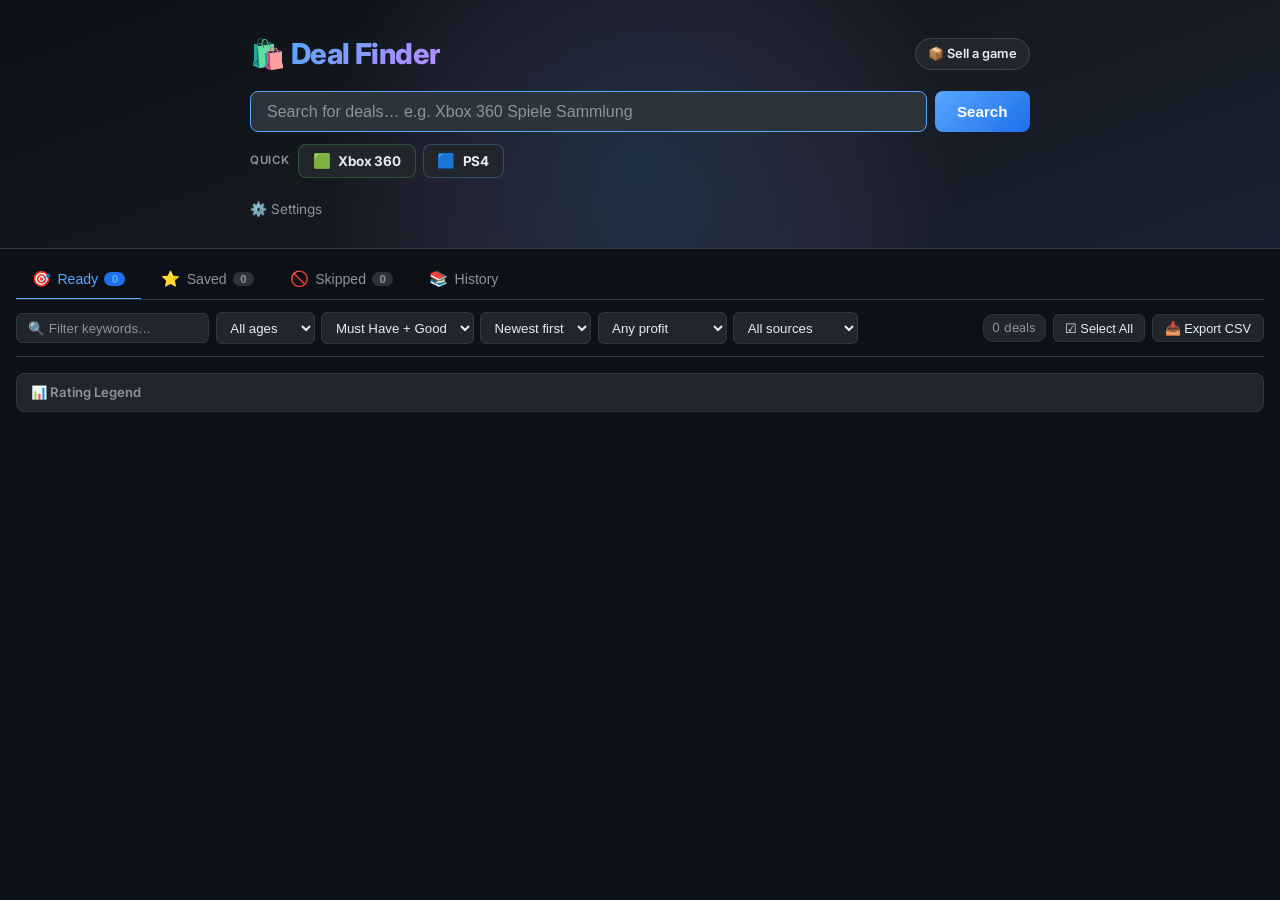
==== commit 969400d2: "Add a Sell page: list a game on your eBay account from your phone /sell (password-protected, mobile-" ====
--- a/templates/index.html
+++ b/templates/index.html
@@ -4,13 +4,14 @@
     <meta charset="UTF-8">
     <meta name="viewport" content="width=device-width, initial-scale=1.0">
     <title>eBay Deal Finder</title>
-    <link rel="stylesheet" href="/static/style.css?v=6">
+    <link rel="stylesheet" href="/static/style.css?v=7">
 </head>
 <body>
     <!-- Hero / Search bar -->
     <header class="hero">
         <div class="hero-inner">
             <h1>🛍️ <span class="gradient-text">Deal Finder</span></h1>
+            <a href="/sell" class="hero-sell-link">📦 Sell a game</a>
             <div class="search-container">
                 <form id="searchForm">
                     <input type="text" id="searchQuery" placeholder="Search for deals… e.g. Xbox 360 Spiele Sammlung" autocomplete="off" required />
--- a/static/style.css
+++ b/static/style.css
@@ -114,6 +114,21 @@
     margin: 0 auto;
 }
 
+/* Link to the Sell page, top-right of the hero */
+.hero-sell-link {
+    position: absolute;
+    top: 0.35rem;
+    right: 0;
+    padding: 0.35rem 0.75rem;
+    border: 1px solid var(--border2);
+    border-radius: 999px;
+    background: var(--surface2);
+    color: var(--text);
+    font-size: 0.8rem;
+    font-weight: 600;
+}
+.hero-sell-link:hover { text-decoration: none; border-color: var(--accent); }
+
 .hero h1 {
     font-size: 1.8rem;
     font-weight: 800;
@@ -343,10 +358,11 @@
     padding: 0.4rem 0.7rem;
     font-size: 0.85rem;
     outline: none;
-    transition: border-color 0.2s;
-}
-
-.settings-input:focus { border-color: var(--accent); }
+    transition: border-color 0.2s var(--ease), background 0.2s var(--ease);
+}
+
+.settings-input:hover { border-color: var(--border2); }
+.settings-input:focus { border-color: var(--accent); background: var(--surface3); }
 .settings-input::placeholder { color: var(--muted); }
 
 .settings-select {
@@ -360,9 +376,11 @@
     font-size: 0.85rem;
     outline: none;
     cursor: pointer;
-}
-
-.settings-select:focus { border-color: var(--accent); }
+    transition: border-color 0.2s var(--ease), background 0.2s var(--ease);
+}
+
+.settings-select:hover { border-color: var(--border2); }
+.settings-select:focus { border-color: var(--accent); background: var(--surface3); }
 .settings-select option { background: var(--surface2); }
 
 .btn-save-model {
@@ -373,12 +391,13 @@
     padding: 0.4rem 0.8rem;
     font-size: 0.82rem;
     cursor: pointer;
-    transition: background 0.2s, border-color 0.2s;
+    transition: background 0.2s var(--ease), border-color 0.2s var(--ease), transform 0.15s var(--ease);
     white-space: nowrap;
 }
 
 .btn-save-model:hover { background: var(--accent-dim); border-color: var(--accent); }
-.btn-save-model:disabled { opacity: 0.5; cursor: not-allowed; }
+.btn-save-model:active { transform: scale(0.96); }
+.btn-save-model:disabled { opacity: 0.5; cursor: not-allowed; transform: none; }
 
 .btn-ai-toggle {
     background: var(--green-dim);
@@ -391,7 +410,7 @@
     display: flex;
     align-items: center;
     gap: 0.3rem;
-    transition: background 0.2s, opacity 0.2s;
+    transition: background 0.2s var(--ease), opacity 0.2s var(--ease), transform 0.15s var(--ease);
     white-space: nowrap;
 }
 
@@ -402,7 +421,8 @@
 }
 
 .btn-ai-toggle:hover { opacity: 0.85; }
-.btn-ai-toggle:disabled { opacity: 0.5; cursor: not-allowed; }
+.btn-ai-toggle:active { transform: scale(0.96); }
+.btn-ai-toggle:disabled { opacity: 0.5; cursor: not-allowed; transform: none; }
 
 .model-status {
     font-size: 0.78rem;
@@ -528,12 +548,25 @@
     max-width: 240px;
 }
 
+@keyframes pipelineShimmer {
+    to { background-position: -200% 0; }
+}
+
 .active-pipeline-fill {
     height: 100%;
-    background: linear-gradient(90deg, var(--accent), var(--purple));
+    background: linear-gradient(
+        90deg,
+        var(--accent) 0%, var(--purple) 40%, var(--accent) 60%, var(--purple) 100%
+    );
+    background-size: 200% 100%;
+    animation: pipelineShimmer 1.6s linear infinite;
     border-radius: 2px;
     width: 0%;
-    transition: width 0.1s linear;
+    transition: width 0.15s var(--ease);
+}
+
+@media (prefers-reduced-motion: reduce) {
+    .active-pipeline-fill { animation: none; }
 }
 
 .btn-cancel-search {
@@ -660,11 +693,12 @@
     padding: 0.4rem 0.7rem;
     font-size: 0.83rem;
     outline: none;
-    transition: border-color 0.2s;
+    transition: border-color 0.2s var(--ease), background 0.2s var(--ease);
     min-width: 140px;
 }
 
-.filter-input:focus { border-color: var(--accent); }
+.filter-input:hover { border-color: var(--border2); }
+.filter-input:focus { border-color: var(--accent); background: var(--surface3); }
 .filter-input::placeholder { color: var(--muted); }
 
 .filter-select {
@@ -676,9 +710,11 @@
     font-size: 0.83rem;
     outline: none;
     cursor: pointer;
-}
-
-.filter-select:focus { border-color: var(--accent); }
+    transition: border-color 0.2s var(--ease), background 0.2s var(--ease);
+}
+
+.filter-select:hover { border-color: var(--border2); }
+.filter-select:focus { border-color: var(--accent); background: var(--surface3); }
 .filter-select option { background: var(--surface2); }
 
 .deal-count-badge {
@@ -718,11 +754,12 @@
     padding: 0.35rem 0.7rem;
     font-size: 0.8rem;
     cursor: pointer;
-    transition: background 0.2s, border-color 0.2s;
+    transition: background 0.2s var(--ease), border-color 0.2s var(--ease), transform 0.15s var(--ease);
     white-space: nowrap;
 }
 
 .btn-filter-action:hover { background: var(--surface3); border-color: var(--border2); }
+.btn-filter-action:active { transform: scale(0.96); }
 
 .batch-actions {
     display: flex;
@@ -746,10 +783,11 @@
     font-size: 0.78rem;
     cursor: pointer;
     white-space: nowrap;
-    transition: opacity 0.2s;
+    transition: opacity 0.2s var(--ease), transform 0.15s var(--ease);
 }
 
 .btn-batch-save:hover { opacity: 0.8; }
+.btn-batch-save:active { transform: scale(0.96); }
 
 .btn-batch-skip {
     background: var(--red-dim);
@@ -760,10 +798,11 @@
     font-size: 0.78rem;
     cursor: pointer;
     white-space: nowrap;
-    transition: opacity 0.2s;
+    transition: opacity 0.2s var(--ease), transform 0.15s var(--ease);
 }
 
 .btn-batch-skip:hover { opacity: 0.8; }
+.btn-batch-skip:active { transform: scale(0.96); }
 
 .btn-clear-selection {
     background: var(--surface3);
@@ -774,7 +813,7 @@
     font-size: 0.78rem;
     cursor: pointer;
     white-space: nowrap;
-    transition: background 0.2s;
+    transition: background 0.2s var(--ease);
 }
 
 .btn-clear-selection:hover { background: var(--surface2); color: var(--text); }
@@ -787,18 +826,25 @@
     padding: 0.35rem 0.75rem;
     font-size: 0.8rem;
     cursor: pointer;
-    transition: background 0.2s, border-color 0.2s;
+    transition: background 0.2s var(--ease), border-color 0.2s var(--ease), transform 0.15s var(--ease);
     white-space: nowrap;
 }
 
 .btn-export:hover { background: var(--surface3); border-color: var(--accent); color: var(--accent); }
+.btn-export:active { transform: scale(0.96); }
 
 /* ── Empty state ────────────────────────────────────────────────────────── */
+@keyframes emptyStateIn {
+    from { opacity: 0; transform: translateY(6px); }
+    to   { opacity: 1; transform: translateY(0); }
+}
+
 .empty-state {
     text-align: center;
     padding: 3rem 1rem;
     color: var(--muted);
     font-size: 1rem;
+    animation: emptyStateIn 0.4s var(--ease) both;
 }
 
 /* ── Deals grid ─────────────────────────────────────────────────────────── */
@@ -878,26 +924,11 @@
     gap: 0.5rem;
 }
 
-.deal-score {
-    font-family: var(--font-mono);
-    font-size: 1.6rem;
-    font-weight: 700;
-    line-height: 1;
-    min-width: 2.8rem;
-    letter-spacing: -0.03em;
-}
-
 .deal-header-right {
     display: flex;
     flex-direction: column;
     align-items: flex-end;
     gap: 0.3rem;
-}
-
-.deal-recommendation {
-    font-size: 0.72rem;
-    color: var(--muted);
-    text-align: right;
 }
 
 /* Age badge */
@@ -967,6 +998,21 @@
     font-weight: 700;
     color: var(--accent);
     letter-spacing: -0.02em;
+}
+
+.price-negotiable {
+    font-size: 0.75rem;
+    font-weight: 500;
+    color: var(--muted);
+    letter-spacing: normal;
+}
+
+/* "Listed €7 is the price per game; the whole lot costs €120" */
+.price-note {
+    font-size: 0.75rem;
+    line-height: 1.35;
+    color: var(--yellow);
+    margin-top: -0.1rem;
 }
 
 /* Meta rows */
@@ -1273,37 +1319,6 @@
     line-height: 1.4;
 }
 
-/* Score breakdown */
-.scores-breakdown {
-    border-top: 1px solid var(--border);
-    padding-top: 0.4rem;
-    margin-top: 0.3rem;
-    display: flex;
-    flex-direction: column;
-    gap: 0.25rem;
-}
-
-.score-row {
-    display: flex;
-    justify-content: space-between;
-    font-size: 0.72rem;
-    color: var(--muted);
-}
-
-.score-bar {
-    height: 3px;
-    background: var(--surface3);
-    border-radius: 2px;
-    overflow: hidden;
-}
-
-.score-fill {
-    height: 100%;
-    background: linear-gradient(90deg, var(--accent-dim), var(--accent));
-    border-radius: 2px;
-    transition: width 0.4s ease;
-}
-
 /* Deal footer */
 .deal-footer {
     padding: 0.55rem 0.85rem;
@@ -1344,10 +1359,11 @@
     cursor: pointer;
     border: 1px solid var(--border);
     white-space: nowrap;
-    transition: background 0.2s, opacity 0.2s;
-}
-
-.btn-deal-action:disabled { opacity: 0.5; cursor: not-allowed; }
+    transition: background 0.2s var(--ease), opacity 0.2s var(--ease), transform 0.15s var(--ease);
+}
+
+.btn-deal-action:active { transform: scale(0.94); }
+.btn-deal-action:disabled { opacity: 0.5; cursor: not-allowed; transform: none; }
 
 .btn-save {
     background: var(--surface2);
